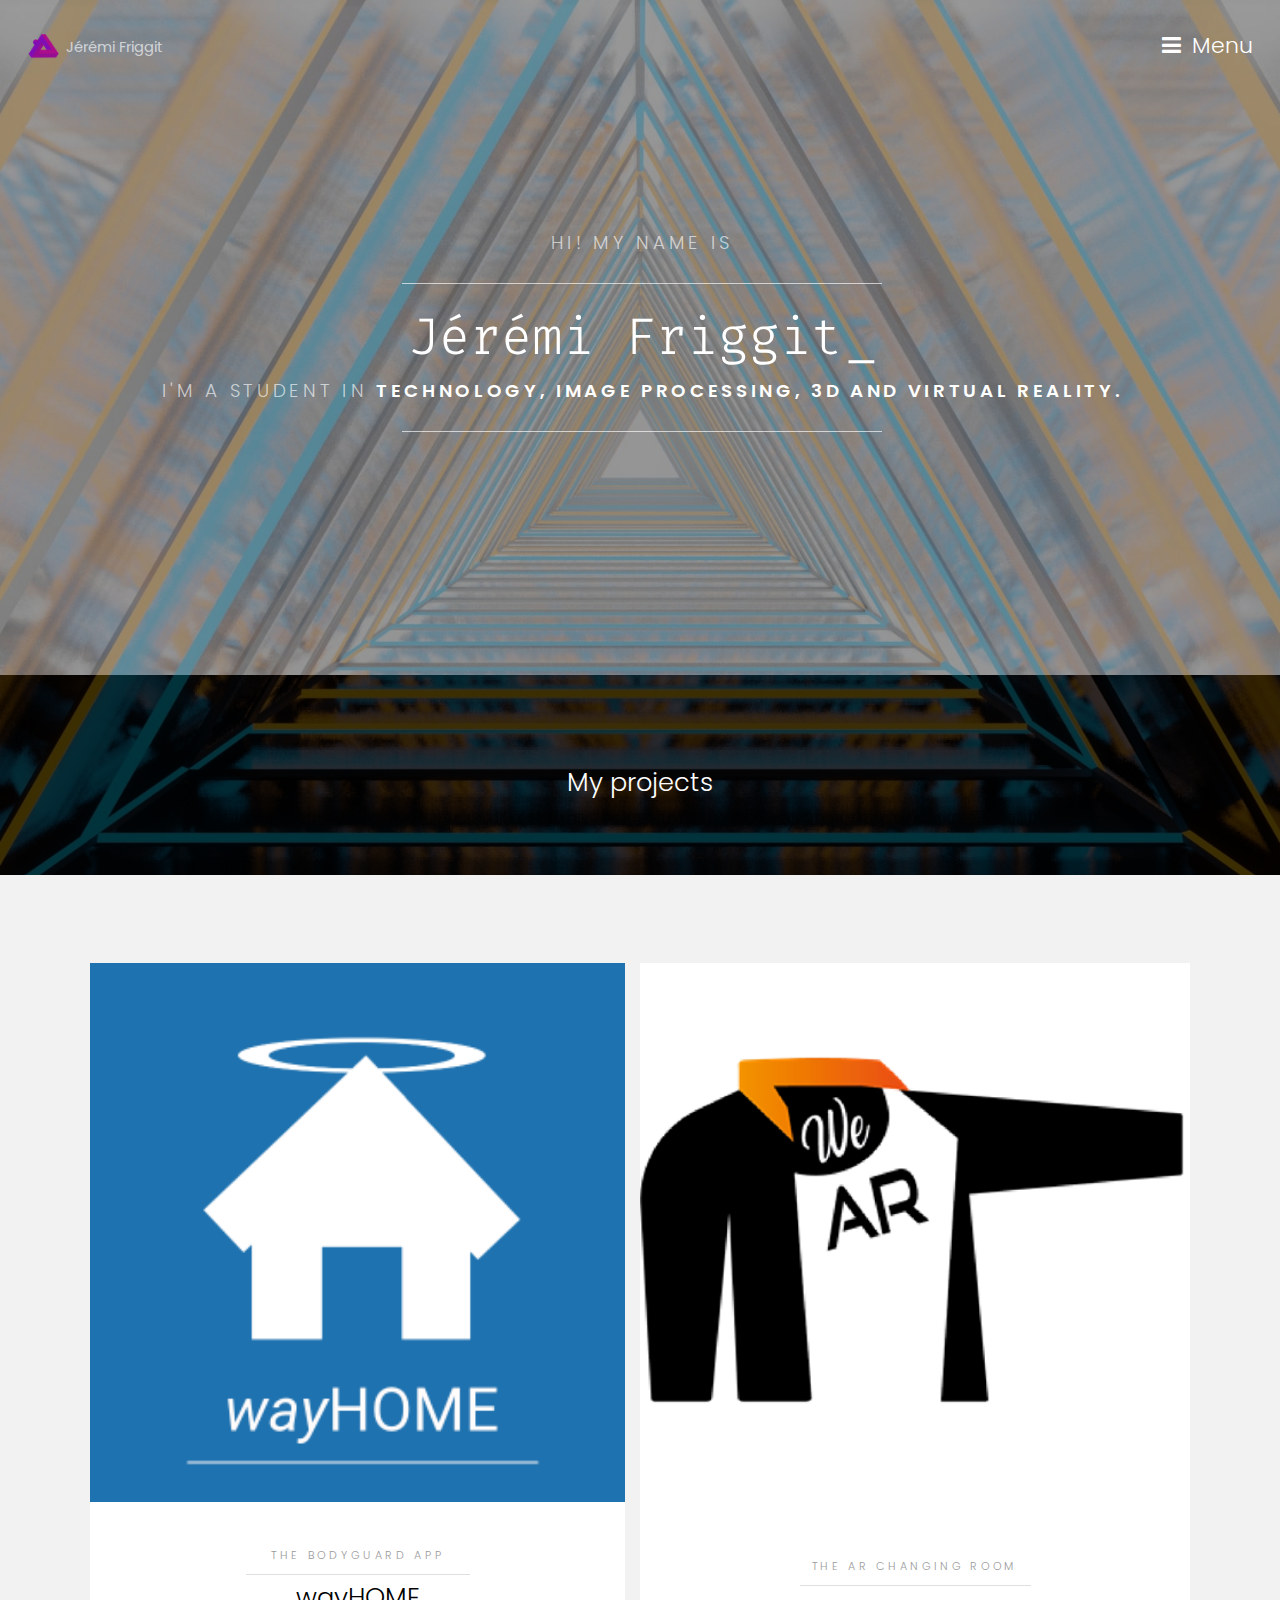
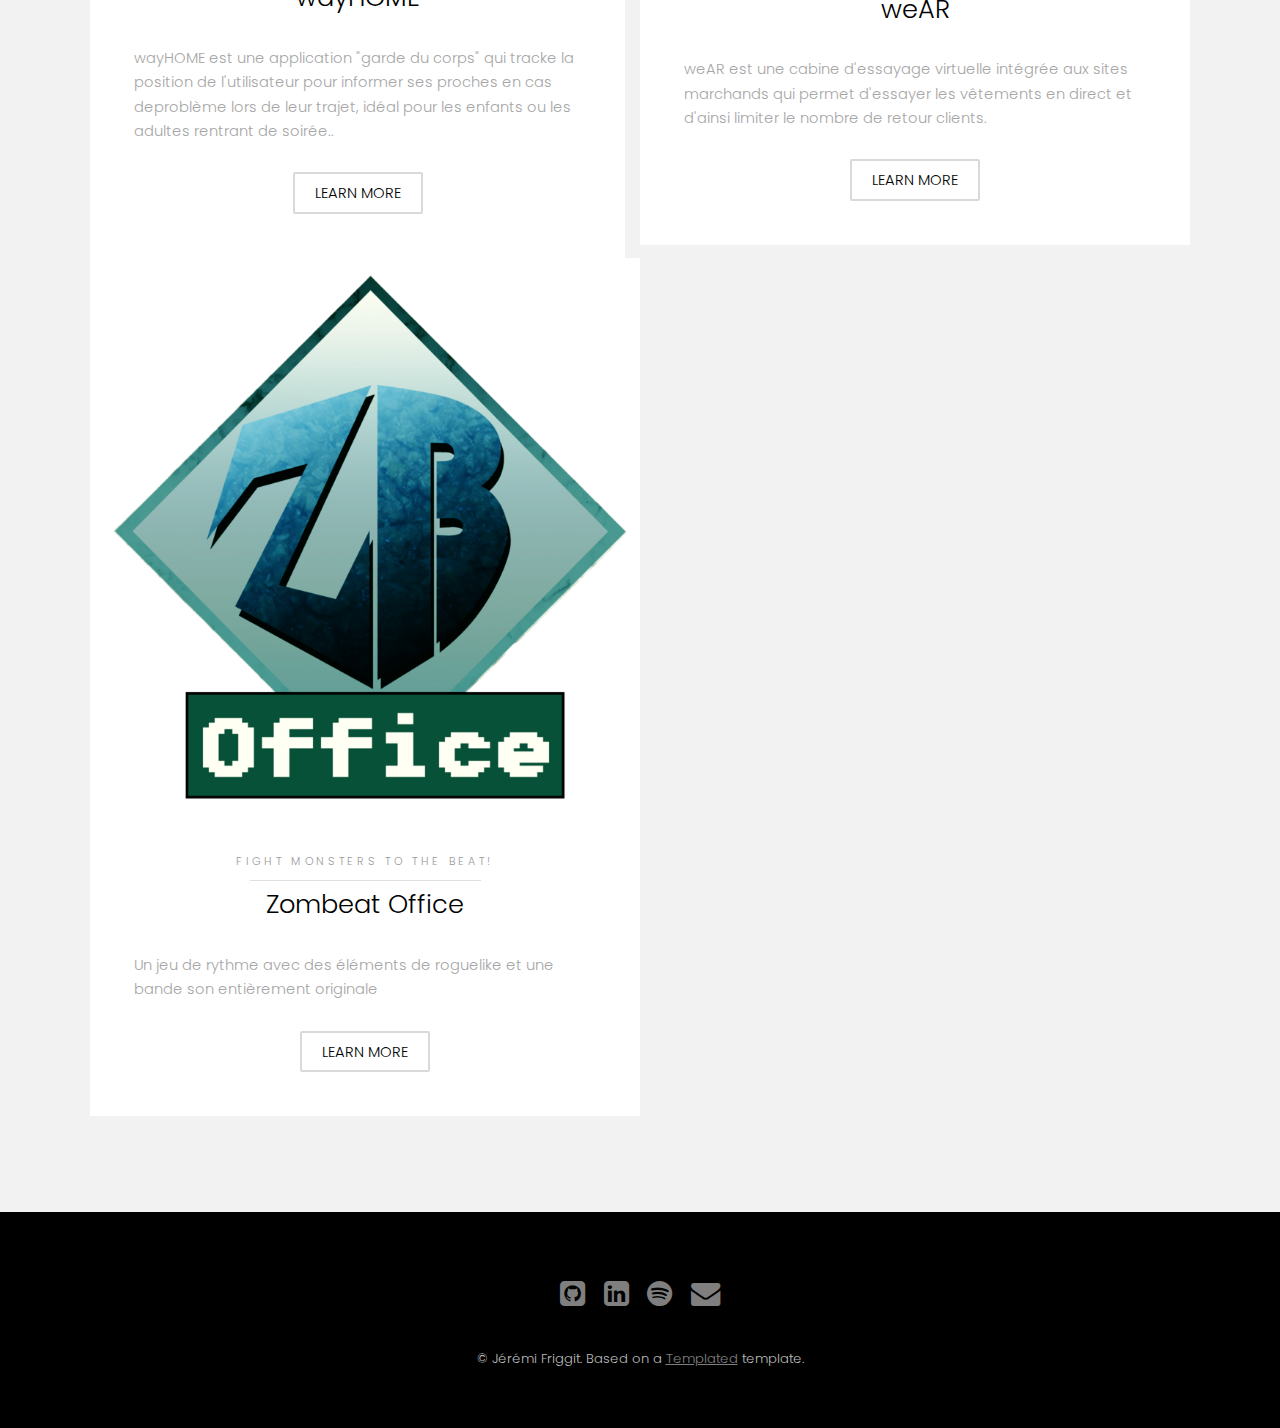
==== src/index.html @ 7223dae6 "Put everything into src" ====
<!DOCTYPE HTML>
<!--
	Jérémi Friggit - Portfolio
	Made by Jérémi Friggit (@jeremifk on twitter, @KorabFusian on GitHub) using Hielo by TEMPLATED
	templated.co @templatedco
	Released for free under the Creative Commons Attribution 3.0 license (templated.co/license)
-->
<html>
	<head>
		<title>Jérémi Friggit</title>
		<meta charset="utf-8" />
		<meta name="viewport" content="width=device-width, initial-scale=1" />
		<link rel="stylesheet" href="assets/css/main.css" />
	</head>
	<body>

		<!-- Header -->
			<header id="header" class="alt">
				<div class="logo"><a href="index.html"><img class="logo-img" src="images/logo.png"/><span class="onlyifbig">Jérémi Friggit</span></a></div>
				<a href="#menu">Menu</a>
			</header>

		<!-- Nav -->
			<nav id="menu">
				<ul class="links">
					<li><a href="index.html">Home</a></li>
					<li><a href="generic.html">Projects</a></li>
					<li><a href="elements.html">Visuals</a></li>
					<li><a href="about.html">About me</a></li>
				</ul>
			</nav>

		<!-- Banner -->
			<section class="banner full">
				<article>
					<img src="images/bannerbg.jpg" alt="" />
					<div class="inner">
						<header>
							<p>Hi! My name is</a></p>
							
								<h2 class="typewriter">Jérémi Friggit</h2>
								<h2 class="blinking">_</h2>
							<p>I'm a student in <b>technology, image processing, 3D and Virtual Reality.</b></p>
						</header>
					</div>
				</article>
			</section>

		<!-- Projects title -->
		<section id="two" class="wrapper style3">
			<div class="inner">
				<header class="align-center">
					<h2>My projects</h2>
				</header>
			</div>
		</section>

		<!-- Projects list -->
			<section id="projects" class="wrapper style2">
				<div class="inner">
					<div class="grid-style">
							<div class="project">
								<div class="box">
									<div class="image fit">
										<img src="images/wayhome.svg" alt="" />
									</div>
									<div class="content">
										<header class="align-center">
											<p>The bodyguard app</p>
											<h2>wayHOME</h2>
										</header>
										<p> wayHOME est une application "garde du corps" qui tracke la position de l'utilisateur pour informer ses proches en cas deproblème lors de leur trajet, idéal pour les enfants ou les adultes rentrant de soirée..</p>
										<footer class="align-center">
											<a href="#" class="button alt">Learn More</a>
										</footer>
									</div>
								</div>
							</div>

							<div class="project">
								<div class="box">
									<div class="image fit">
										<img src="images/weAR.svg" alt="" />
									</div>
									<div class="content">
										<header class="align-center">
											<p>The AR changing room</p>
											<h2>weAR</h2>
										</header>
										<p> weAR est une cabine d'essayage virtuelle intégrée aux sites marchands qui permet d'essayer les vêtements en direct et d'ainsi limiter le nombre de retour clients.</p>
										<footer class="align-center">
											<a href="#" class="button alt">Learn More</a>
										</footer>
									</div>
								</div>
							</div>

							<div class="project">
								<div class="box">
									<div class="image fit">
										<img src="images/ZBOffice.svg" alt="" />
									</div>
									<div class="content">
										<header class="align-center">
											<p>Fight monsters to the beat!</p>
											<h2>Zombeat Office</h2>
										</header>
										<p> Un jeu de rythme avec des éléments de roguelike et une bande son entièrement originale</p>
										<footer class="align-center">
											<a href="#" class="button alt">Learn More</a>
										</footer>
									</div>
								</div>
							</div>
					</div>
				</div>
			</section>


		<!-- Footer -->
			<footer id="footer">
				<div class="container">
					<ul class="icons">
						<li><a href="http://github.com/KorabFusian" class="icon fa-github-square"><span class="label">Twitter</span></a></li>
						<li><a href="http://linkedin.com/in/jeremi-friggit" class="icon fa-linkedin-square"><span class="label">Facebook</span></a></li>
						<li><a href="https://open.spotify.com/artist/3dlAdpP912xJpmUv5DoKzc" class="icon fa-spotify"><span class="label">Instagram</span></a></li>
						<li><a href="mailto:jeremifk@gmail.com" class="icon fa-envelope"><span class="label">Email</span></a></li>
					</ul>
				</div>
				<div class="copyright">
					&copy; Jérémi Friggit. Based on a <a href="http://templated.co">Templated</a> template.
				</div>
			</footer>

		<!-- Scripts -->
			<script src="assets/js/jquery.min.js"></script>
			<script src="assets/js/jquery.scrollex.min.js"></script>
			<script src="assets/js/skel.min.js"></script>
			<script src="assets/js/util.js"></script>
			<script src="assets/js/main.js"></script>

	</body>
</html>
---- src/assets/css/main.css ----
@charset "UTF-8";
@import url(font-awesome.min.css);
@import url("https://fonts.googleapis.com/css?family=Poppins:300,400,500,600,700");

/*
	Hielo by TEMPLATED
	templated.co @templatedco
	Released for free under the Creative Commons Attribution 3.0 license (templated.co/license)
*/

/* Reset */

	html, body, div, span, applet, object, iframe, h1, h2, h3, h4, h5, h6, p, blockquote, pre, a, abbr, acronym, address, big, cite, code, del, dfn, em, img, ins, kbd, q, s, samp, small, strike, strong, sub, sup, tt, var, b, u, i, center, dl, dt, dd, ol, ul, li, fieldset, form, label, legend, table, caption, tbody, tfoot, thead, tr, th, td, article, aside, canvas, details, embed, figure, figcaption, footer, header, hgroup, menu, nav, output, ruby, section, summary, time, mark, audio, video {
		margin: 0;
		padding: 0;
		border: 0;
		font-size: 100%;
		font: inherit;
		vertical-align: baseline;
	}

	@font-face {
		font-family: "Fira Code";
		src: url('../fonts/FiraCode-VariableFont_wght.ttf');
	}

	article, aside, details, figcaption, figure, footer, header, hgroup, menu, nav, section {
		display: block;
	}

	body {
		line-height: 1;
	}

	ol, ul {
		list-style: none;
	}

	blockquote, q {
		quotes: none;
	}

	blockquote:before, blockquote:after, q:before, q:after {
		content: '';
		content: none;
	}

	table {
		border-collapse: collapse;
		border-spacing: 0;
	}

	body {
		-webkit-text-size-adjust: none;
	}

/* Box Model */

	*, *:before, *:after {
		-moz-box-sizing: border-box;
		-webkit-box-sizing: border-box;
		box-sizing: border-box;
	}

/* Containers */

	.container {
		margin-left: auto;
		margin-right: auto;
	}

	.container.\31 25\25 {
		width: 100%;
		max-width: 100rem;
		min-width: 80rem;
	}

	.container.\37 5\25 {
		width: 60rem;
	}

	.container.\35 0\25 {
		width: 40rem;
	}

	.container.\32 5\25 {
		width: 20rem;
	}

	.container {
		width: 80rem;
	}

	@media screen and (max-width: 1680px) {

		.container.\31 25\25 {
			width: 100%;
			max-width: 100rem;
			min-width: 80rem;
		}

		.container.\37 5\25 {
			width: 60rem;
		}

		.container.\35 0\25 {
			width: 40rem;
		}

		.container.\32 5\25 {
			width: 20rem;
		}

		.container {
			width: 80rem;
		}

	}

	@media screen and (max-width: 1280px) {

		.container.\31 25\25 {
			width: 100%;
			max-width: 81.25rem;
			min-width: 65rem;
		}

		.container.\37 5\25 {
			width: 48.75rem;
		}

		.container.\35 0\25 {
			width: 32.5rem;
		}

		.container.\32 5\25 {
			width: 16.25rem;
		}

		.container {
			width: 65rem;
		}

	}

	@media screen and (max-width: 980px) {

		.container.\31 25\25 {
			width: 100%;
			max-width: 112.5%;
			min-width: 90%;
		}

		.container.\37 5\25 {
			width: 67.5%;
		}

		.container.\35 0\25 {
			width: 45%;
		}

		.container.\32 5\25 {
			width: 22.5%;
		}

		.container {
			width: 90%;
		}

	}

	@media screen and (max-width: 736px) {

		.container.\31 25\25 {
			width: 100%;
			max-width: 112.5%;
			min-width: 90%;
		}

		.container.\37 5\25 {
			width: 67.5%;
		}

		.container.\35 0\25 {
			width: 45%;
		}

		.container.\32 5\25 {
			width: 22.5%;
		}

		.container {
			width: 90% !important;
		}

	}

	@media screen and (max-width: 480px) {

		.container.\31 25\25 {
			width: 100%;
			max-width: 112.5%;
			min-width: 90%;
		}

		.container.\37 5\25 {
			width: 67.5%;
		}

		.container.\35 0\25 {
			width: 45%;
		}

		.container.\32 5\25 {
			width: 22.5%;
		}

		.container {
			width: 90% !important;
		}

	}

/* Grid */

	.row {
		border-bottom: solid 1px transparent;
		-moz-box-sizing: border-box;
		-webkit-box-sizing: border-box;
		box-sizing: border-box;
	}

	.row > * {
		float: left;
		-moz-box-sizing: border-box;
		-webkit-box-sizing: border-box;
		box-sizing: border-box;
	}

	.row:after, .row:before {
		content: '';
		display: block;
		clear: both;
		height: 0;
	}

	.row.uniform > * > :first-child {
		margin-top: 0;
	}

	.row.uniform > * > :last-child {
		margin-bottom: 0;
	}

	.row.\30 \25 > * {
		padding: 0 0 0 0rem;
	}

	.row.\30 \25 {
		margin: 0 0 -1px 0rem;
	}

	.row.uniform.\30 \25 > * {
		padding: 0rem 0 0 0rem;
	}

	.row.uniform.\30 \25 {
		margin: 0rem 0 -1px 0rem;
	}

	.row > * {
		padding: 0 0 0 2rem;
	}

	.row {
		margin: 0 0 -1px -2rem;
	}

	.row.uniform > * {
		padding: 2rem 0 0 2rem;
	}

	.row.uniform {
		margin: -2rem 0 -1px -2rem;
	}

	.row.\32 00\25 > * {
		padding: 0 0 0 4rem;
	}

	.row.\32 00\25 {
		margin: 0 0 -1px -4rem;
	}

	.row.uniform.\32 00\25 > * {
		padding: 4rem 0 0 4rem;
	}

	.row.uniform.\32 00\25 {
		margin: -4rem 0 -1px -4rem;
	}

	.row.\31 50\25 > * {
		padding: 0 0 0 3rem;
	}

	.row.\31 50\25 {
		margin: 0 0 -1px -3rem;
	}

	.row.uniform.\31 50\25 > * {
		padding: 3rem 0 0 3rem;
	}

	.row.uniform.\31 50\25 {
		margin: -3rem 0 -1px -3rem;
	}

	.row.\35 0\25 > * {
		padding: 0 0 0 1rem;
	}

	.row.\35 0\25 {
		margin: 0 0 -1px -1rem;
	}

	.row.uniform.\35 0\25 > * {
		padding: 1rem 0 0 1rem;
	}

	.row.uniform.\35 0\25 {
		margin: -1rem 0 -1px -1rem;
	}

	.row.\32 5\25 > * {
		padding: 0 0 0 0.5rem;
	}

	.row.\32 5\25 {
		margin: 0 0 -1px -0.5rem;
	}

	.row.uniform.\32 5\25 > * {
		padding: 0.5rem 0 0 0.5rem;
	}

	.row.uniform.\32 5\25 {
		margin: -0.5rem 0 -1px -0.5rem;
	}

	.\31 2u, .\31 2u\24 {
		width: 100%;
		clear: none;
		margin-left: 0;
	}

	.\31 1u, .\31 1u\24 {
		width: 91.6666666667%;
		clear: none;
		margin-left: 0;
	}

	.\31 0u, .\31 0u\24 {
		width: 83.3333333333%;
		clear: none;
		margin-left: 0;
	}

	.\39 u, .\39 u\24 {
		width: 75%;
		clear: none;
		margin-left: 0;
	}

	.\38 u, .\38 u\24 {
		width: 66.6666666667%;
		clear: none;
		margin-left: 0;
	}

	.\37 u, .\37 u\24 {
		width: 58.3333333333%;
		clear: none;
		margin-left: 0;
	}

	.\36 u, .\36 u\24 {
		width: 50%;
		clear: none;
		margin-left: 0;
	}

	.\35 u, .\35 u\24 {
		width: 41.6666666667%;
		clear: none;
		margin-left: 0;
	}

	.\34 u, .\34 u\24 {
		width: 33.3333333333%;
		clear: none;
		margin-left: 0;
	}

	.\33 u, .\33 u\24 {
		width: 25%;
		clear: none;
		margin-left: 0;
	}

	.\32 u, .\32 u\24 {
		width: 16.6666666667%;
		clear: none;
		margin-left: 0;
	}

	.\31 u, .\31 u\24 {
		width: 8.3333333333%;
		clear: none;
		margin-left: 0;
	}

	.\31 2u\24 + *,
	.\31 1u\24 + *,
	.\31 0u\24 + *,
	.\39 u\24 + *,
	.\38 u\24 + *,
	.\37 u\24 + *,
	.\36 u\24 + *,
	.\35 u\24 + *,
	.\34 u\24 + *,
	.\33 u\24 + *,
	.\32 u\24 + *,
	.\31 u\24 + * {
		clear: left;
	}

	.\-11u {
		margin-left: 91.66667%;
	}

	.\-10u {
		margin-left: 83.33333%;
	}

	.\-9u {
		margin-left: 75%;
	}

	.\-8u {
		margin-left: 66.66667%;
	}

	.\-7u {
		margin-left: 58.33333%;
	}

	.\-6u {
		margin-left: 50%;
	}

	.\-5u {
		margin-left: 41.66667%;
	}

	.\-4u {
		margin-left: 33.33333%;
	}

	.\-3u {
		margin-left: 25%;
	}

	.\-2u {
		margin-left: 16.66667%;
	}

	.\-1u {
		margin-left: 8.33333%;
	}

	@media screen and (max-width: 1680px) {

		.row > * {
			padding: 0 0 0 2rem;
		}

		.row {
			margin: 0 0 -1px -2rem;
		}

		.row.uniform > * {
			padding: 2rem 0 0 2rem;
		}

		.row.uniform {
			margin: -2rem 0 -1px -2rem;
		}

		.row.\32 00\25 > * {
			padding: 0 0 0 4rem;
		}

		.row.\32 00\25 {
			margin: 0 0 -1px -4rem;
		}

		.row.uniform.\32 00\25 > * {
			padding: 4rem 0 0 4rem;
		}

		.row.uniform.\32 00\25 {
			margin: -4rem 0 -1px -4rem;
		}

		.row.\31 50\25 > * {
			padding: 0 0 0 3rem;
		}

		.row.\31 50\25 {
			margin: 0 0 -1px -3rem;
		}

		.row.uniform.\31 50\25 > * {
			padding: 3rem 0 0 3rem;
		}

		.row.uniform.\31 50\25 {
			margin: -3rem 0 -1px -3rem;
		}

		.row.\35 0\25 > * {
			padding: 0 0 0 1rem;
		}

		.row.\35 0\25 {
			margin: 0 0 -1px -1rem;
		}

		.row.uniform.\35 0\25 > * {
			padding: 1rem 0 0 1rem;
		}

		.row.uniform.\35 0\25 {
			margin: -1rem 0 -1px -1rem;
		}

		.row.\32 5\25 > * {
			padding: 0 0 0 0.5rem;
		}

		.row.\32 5\25 {
			margin: 0 0 -1px -0.5rem;
		}

		.row.uniform.\32 5\25 > * {
			padding: 0.5rem 0 0 0.5rem;
		}

		.row.uniform.\32 5\25 {
			margin: -0.5rem 0 -1px -0.5rem;
		}

		.\31 2u\28xlarge\29, .\31 2u\24\28xlarge\29 {
			width: 100%;
			clear: none;
			margin-left: 0;
		}

		.\31 1u\28xlarge\29, .\31 1u\24\28xlarge\29 {
			width: 91.6666666667%;
			clear: none;
			margin-left: 0;
		}

		.\31 0u\28xlarge\29, .\31 0u\24\28xlarge\29 {
			width: 83.3333333333%;
			clear: none;
			margin-left: 0;
		}

		.\39 u\28xlarge\29, .\39 u\24\28xlarge\29 {
			width: 75%;
			clear: none;
			margin-left: 0;
		}

		.\38 u\28xlarge\29, .\38 u\24\28xlarge\29 {
			width: 66.6666666667%;
			clear: none;
			margin-left: 0;
		}

		.\37 u\28xlarge\29, .\37 u\24\28xlarge\29 {
			width: 58.3333333333%;
			clear: none;
			margin-left: 0;
		}

		.\36 u\28xlarge\29, .\36 u\24\28xlarge\29 {
			width: 50%;
			clear: none;
			margin-left: 0;
		}

		.\35 u\28xlarge\29, .\35 u\24\28xlarge\29 {
			width: 41.6666666667%;
			clear: none;
			margin-left: 0;
		}

		.\34 u\28xlarge\29, .\34 u\24\28xlarge\29 {
			width: 33.3333333333%;
			clear: none;
			margin-left: 0;
		}

		.\33 u\28xlarge\29, .\33 u\24\28xlarge\29 {
			width: 25%;
			clear: none;
			margin-left: 0;
		}

		.\32 u\28xlarge\29, .\32 u\24\28xlarge\29 {
			width: 16.6666666667%;
			clear: none;
			margin-left: 0;
		}

		.\31 u\28xlarge\29, .\31 u\24\28xlarge\29 {
			width: 8.3333333333%;
			clear: none;
			margin-left: 0;
		}

		.\31 2u\24\28xlarge\29 + *,
		.\31 1u\24\28xlarge\29 + *,
		.\31 0u\24\28xlarge\29 + *,
		.\39 u\24\28xlarge\29 + *,
		.\38 u\24\28xlarge\29 + *,
		.\37 u\24\28xlarge\29 + *,
		.\36 u\24\28xlarge\29 + *,
		.\35 u\24\28xlarge\29 + *,
		.\34 u\24\28xlarge\29 + *,
		.\33 u\24\28xlarge\29 + *,
		.\32 u\24\28xlarge\29 + *,
		.\31 u\24\28xlarge\29 + * {
			clear: left;
		}

		.\-11u\28xlarge\29 {
			margin-left: 91.66667%;
		}

		.\-10u\28xlarge\29 {
			margin-left: 83.33333%;
		}

		.\-9u\28xlarge\29 {
			margin-left: 75%;
		}

		.\-8u\28xlarge\29 {
			margin-left: 66.66667%;
		}

		.\-7u\28xlarge\29 {
			margin-left: 58.33333%;
		}

		.\-6u\28xlarge\29 {
			margin-left: 50%;
		}

		.\-5u\28xlarge\29 {
			margin-left: 41.66667%;
		}

		.\-4u\28xlarge\29 {
			margin-left: 33.33333%;
		}

		.\-3u\28xlarge\29 {
			margin-left: 25%;
		}

		.\-2u\28xlarge\29 {
			margin-left: 16.66667%;
		}

		.\-1u\28xlarge\29 {
			margin-left: 8.33333%;
		}

	}

	@media screen and (max-width: 1280px) {

		.row > * {
			padding: 0 0 0 1.5rem;
		}

		.row {
			margin: 0 0 -1px -1.5rem;
		}

		.row.uniform > * {
			padding: 1.5rem 0 0 1.5rem;
		}

		.row.uniform {
			margin: -1.5rem 0 -1px -1.5rem;
		}

		.row.\32 00\25 > * {
			padding: 0 0 0 3rem;
		}

		.row.\32 00\25 {
			margin: 0 0 -1px -3rem;
		}

		.row.uniform.\32 00\25 > * {
			padding: 3rem 0 0 3rem;
		}

		.row.uniform.\32 00\25 {
			margin: -3rem 0 -1px -3rem;
		}

		.row.\31 50\25 > * {
			padding: 0 0 0 2.25rem;
		}

		.row.\31 50\25 {
			margin: 0 0 -1px -2.25rem;
		}

		.row.uniform.\31 50\25 > * {
			padding: 2.25rem 0 0 2.25rem;
		}

		.row.uniform.\31 50\25 {
			margin: -2.25rem 0 -1px -2.25rem;
		}

		.row.\35 0\25 > * {
			padding: 0 0 0 0.75rem;
		}

		.row.\35 0\25 {
			margin: 0 0 -1px -0.75rem;
		}

		.row.uniform.\35 0\25 > * {
			padding: 0.75rem 0 0 0.75rem;
		}

		.row.uniform.\35 0\25 {
			margin: -0.75rem 0 -1px -0.75rem;
		}

		.row.\32 5\25 > * {
			padding: 0 0 0 0.375rem;
		}

		.row.\32 5\25 {
			margin: 0 0 -1px -0.375rem;
		}

		.row.uniform.\32 5\25 > * {
			padding: 0.375rem 0 0 0.375rem;
		}

		.row.uniform.\32 5\25 {
			margin: -0.375rem 0 -1px -0.375rem;
		}

		.\31 2u\28large\29, .\31 2u\24\28large\29 {
			width: 100%;
			clear: none;
			margin-left: 0;
		}

		.\31 1u\28large\29, .\31 1u\24\28large\29 {
			width: 91.6666666667%;
			clear: none;
			margin-left: 0;
		}

		.\31 0u\28large\29, .\31 0u\24\28large\29 {
			width: 83.3333333333%;
			clear: none;
			margin-left: 0;
		}

		.\39 u\28large\29, .\39 u\24\28large\29 {
			width: 75%;
			clear: none;
			margin-left: 0;
		}

		.\38 u\28large\29, .\38 u\24\28large\29 {
			width: 66.6666666667%;
			clear: none;
			margin-left: 0;
		}

		.\37 u\28large\29, .\37 u\24\28large\29 {
			width: 58.3333333333%;
			clear: none;
			margin-left: 0;
		}

		.\36 u\28large\29, .\36 u\24\28large\29 {
			width: 50%;
			clear: none;
			margin-left: 0;
		}

		.\35 u\28large\29, .\35 u\24\28large\29 {
			width: 41.6666666667%;
			clear: none;
			margin-left: 0;
		}

		.\34 u\28large\29, .\34 u\24\28large\29 {
			width: 33.3333333333%;
			clear: none;
			margin-left: 0;
		}

		.\33 u\28large\29, .\33 u\24\28large\29 {
			width: 25%;
			clear: none;
			margin-left: 0;
		}

		.\32 u\28large\29, .\32 u\24\28large\29 {
			width: 16.6666666667%;
			clear: none;
			margin-left: 0;
		}

		.\31 u\28large\29, .\31 u\24\28large\29 {
			width: 8.3333333333%;
			clear: none;
			margin-left: 0;
		}

		.\31 2u\24\28large\29 + *,
		.\31 1u\24\28large\29 + *,
		.\31 0u\24\28large\29 + *,
		.\39 u\24\28large\29 + *,
		.\38 u\24\28large\29 + *,
		.\37 u\24\28large\29 + *,
		.\36 u\24\28large\29 + *,
		.\35 u\24\28large\29 + *,
		.\34 u\24\28large\29 + *,
		.\33 u\24\28large\29 + *,
		.\32 u\24\28large\29 + *,
		.\31 u\24\28large\29 + * {
			clear: left;
		}

		.\-11u\28large\29 {
			margin-left: 91.66667%;
		}

		.\-10u\28large\29 {
			margin-left: 83.33333%;
		}

		.\-9u\28large\29 {
			margin-left: 75%;
		}

		.\-8u\28large\29 {
			margin-left: 66.66667%;
		}

		.\-7u\28large\29 {
			margin-left: 58.33333%;
		}

		.\-6u\28large\29 {
			margin-left: 50%;
		}

		.\-5u\28large\29 {
			margin-left: 41.66667%;
		}

		.\-4u\28large\29 {
			margin-left: 33.33333%;
		}

		.\-3u\28large\29 {
			margin-left: 25%;
		}

		.\-2u\28large\29 {
			margin-left: 16.66667%;
		}

		.\-1u\28large\29 {
			margin-left: 8.33333%;
		}

	}

	@media screen and (max-width: 980px) {

		.row > * {
			padding: 0 0 0 1.5rem;
		}

		.row {
			margin: 0 0 -1px -1.5rem;
		}

		.row.uniform > * {
			padding: 1.5rem 0 0 1.5rem;
		}

		.row.uniform {
			margin: -1.5rem 0 -1px -1.5rem;
		}

		.row.\32 00\25 > * {
			padding: 0 0 0 3rem;
		}

		.row.\32 00\25 {
			margin: 0 0 -1px -3rem;
		}

		.row.uniform.\32 00\25 > * {
			padding: 3rem 0 0 3rem;
		}

		.row.uniform.\32 00\25 {
			margin: -3rem 0 -1px -3rem;
		}

		.row.\31 50\25 > * {
			padding: 0 0 0 2.25rem;
		}

		.row.\31 50\25 {
			margin: 0 0 -1px -2.25rem;
		}

		.row.uniform.\31 50\25 > * {
			padding: 2.25rem 0 0 2.25rem;
		}

		.row.uniform.\31 50\25 {
			margin: -2.25rem 0 -1px -2.25rem;
		}

		.row.\35 0\25 > * {
			padding: 0 0 0 0.75rem;
		}

		.row.\35 0\25 {
			margin: 0 0 -1px -0.75rem;
		}

		.row.uniform.\35 0\25 > * {
			padding: 0.75rem 0 0 0.75rem;
		}

		.row.uniform.\35 0\25 {
			margin: -0.75rem 0 -1px -0.75rem;
		}

		.row.\32 5\25 > * {
			padding: 0 0 0 0.375rem;
		}

		.row.\32 5\25 {
			margin: 0 0 -1px -0.375rem;
		}

		.row.uniform.\32 5\25 > * {
			padding: 0.375rem 0 0 0.375rem;
		}

		.row.uniform.\32 5\25 {
			margin: -0.375rem 0 -1px -0.375rem;
		}

		.\31 2u\28medium\29, .\31 2u\24\28medium\29 {
			width: 100%;
			clear: none;
			margin-left: 0;
		}

		.\31 1u\28medium\29, .\31 1u\24\28medium\29 {
			width: 91.6666666667%;
			clear: none;
			margin-left: 0;
		}

		.\31 0u\28medium\29, .\31 0u\24\28medium\29 {
			width: 83.3333333333%;
			clear: none;
			margin-left: 0;
		}

		.\39 u\28medium\29, .\39 u\24\28medium\29 {
			width: 75%;
			clear: none;
			margin-left: 0;
		}

		.\38 u\28medium\29, .\38 u\24\28medium\29 {
			width: 66.6666666667%;
			clear: none;
			margin-left: 0;
		}

		.\37 u\28medium\29, .\37 u\24\28medium\29 {
			width: 58.3333333333%;
			clear: none;
			margin-left: 0;
		}

		.\36 u\28medium\29, .\36 u\24\28medium\29 {
			width: 50%;
			clear: none;
			margin-left: 0;
		}

		.\35 u\28medium\29, .\35 u\24\28medium\29 {
			width: 41.6666666667%;
			clear: none;
			margin-left: 0;
		}

		.\34 u\28medium\29, .\34 u\24\28medium\29 {
			width: 33.3333333333%;
			clear: none;
			margin-left: 0;
		}

		.\33 u\28medium\29, .\33 u\24\28medium\29 {
			width: 25%;
			clear: none;
			margin-left: 0;
		}

		.\32 u\28medium\29, .\32 u\24\28medium\29 {
			width: 16.6666666667%;
			clear: none;
			margin-left: 0;
		}

		.\31 u\28medium\29, .\31 u\24\28medium\29 {
			width: 8.3333333333%;
			clear: none;
			margin-left: 0;
		}

		.\31 2u\24\28medium\29 + *,
		.\31 1u\24\28medium\29 + *,
		.\31 0u\24\28medium\29 + *,
		.\39 u\24\28medium\29 + *,
		.\38 u\24\28medium\29 + *,
		.\37 u\24\28medium\29 + *,
		.\36 u\24\28medium\29 + *,
		.\35 u\24\28medium\29 + *,
		.\34 u\24\28medium\29 + *,
		.\33 u\24\28medium\29 + *,
		.\32 u\24\28medium\29 + *,
		.\31 u\24\28medium\29 + * {
			clear: left;
		}

		.\-11u\28medium\29 {
			margin-left: 91.66667%;
		}

		.\-10u\28medium\29 {
			margin-left: 83.33333%;
		}

		.\-9u\28medium\29 {
			margin-left: 75%;
		}

		.\-8u\28medium\29 {
			margin-left: 66.66667%;
		}

		.\-7u\28medium\29 {
			margin-left: 58.33333%;
		}

		.\-6u\28medium\29 {
			margin-left: 50%;
		}

		.\-5u\28medium\29 {
			margin-left: 41.66667%;
		}

		.\-4u\28medium\29 {
			margin-left: 33.33333%;
		}

		.\-3u\28medium\29 {
			margin-left: 25%;
		}

		.\-2u\28medium\29 {
			margin-left: 16.66667%;
		}

		.\-1u\28medium\29 {
			margin-left: 8.33333%;
		}

	}

	@media screen and (max-width: 736px) {

		.row > * {
			padding: 0 0 0 1.25rem;
		}

		.row {
			margin: 0 0 -1px -1.25rem;
		}

		.row.uniform > * {
			padding: 1.25rem 0 0 1.25rem;
		}

		.row.uniform {
			margin: -1.25rem 0 -1px -1.25rem;
		}

		.row.\32 00\25 > * {
			padding: 0 0 0 2.5rem;
		}

		.row.\32 00\25 {
			margin: 0 0 -1px -2.5rem;
		}

		.row.uniform.\32 00\25 > * {
			padding: 2.5rem 0 0 2.5rem;
		}

		.row.uniform.\32 00\25 {
			margin: -2.5rem 0 -1px -2.5rem;
		}

		.row.\31 50\25 > * {
			padding: 0 0 0 1.875rem;
		}

		.row.\31 50\25 {
			margin: 0 0 -1px -1.875rem;
		}

		.row.uniform.\31 50\25 > * {
			padding: 1.875rem 0 0 1.875rem;
		}

		.row.uniform.\31 50\25 {
			margin: -1.875rem 0 -1px -1.875rem;
		}

		.row.\35 0\25 > * {
			padding: 0 0 0 0.625rem;
		}

		.row.\35 0\25 {
			margin: 0 0 -1px -0.625rem;
		}

		.row.uniform.\35 0\25 > * {
			padding: 0.625rem 0 0 0.625rem;
		}

		.row.uniform.\35 0\25 {
			margin: -0.625rem 0 -1px -0.625rem;
		}

		.row.\32 5\25 > * {
			padding: 0 0 0 0.3125rem;
		}

		.row.\32 5\25 {
			margin: 0 0 -1px -0.3125rem;
		}

		.row.uniform.\32 5\25 > * {
			padding: 0.3125rem 0 0 0.3125rem;
		}

		.row.uniform.\32 5\25 {
			margin: -0.3125rem 0 -1px -0.3125rem;
		}

		.\31 2u\28small\29, .\31 2u\24\28small\29 {
			width: 100%;
			clear: none;
			margin-left: 0;
		}

		.\31 1u\28small\29, .\31 1u\24\28small\29 {
			width: 91.6666666667%;
			clear: none;
			margin-left: 0;
		}

		.\31 0u\28small\29, .\31 0u\24\28small\29 {
			width: 83.3333333333%;
			clear: none;
			margin-left: 0;
		}

		.\39 u\28small\29, .\39 u\24\28small\29 {
			width: 75%;
			clear: none;
			margin-left: 0;
		}

		.\38 u\28small\29, .\38 u\24\28small\29 {
			width: 66.6666666667%;
			clear: none;
			margin-left: 0;
		}

		.\37 u\28small\29, .\37 u\24\28small\29 {
			width: 58.3333333333%;
			clear: none;
			margin-left: 0;
		}

		.\36 u\28small\29, .\36 u\24\28small\29 {
			width: 50%;
			clear: none;
			margin-left: 0;
		}

		.\35 u\28small\29, .\35 u\24\28small\29 {
			width: 41.6666666667%;
			clear: none;
			margin-left: 0;
		}

		.\34 u\28small\29, .\34 u\24\28small\29 {
			width: 33.3333333333%;
			clear: none;
			margin-left: 0;
		}

		.\33 u\28small\29, .\33 u\24\28small\29 {
			width: 25%;
			clear: none;
			margin-left: 0;
		}

		.\32 u\28small\29, .\32 u\24\28small\29 {
			width: 16.6666666667%;
			clear: none;
			margin-left: 0;
		}

		.\31 u\28small\29, .\31 u\24\28small\29 {
			width: 8.3333333333%;
			clear: none;
			margin-left: 0;
		}

		.\31 2u\24\28small\29 + *,
		.\31 1u\24\28small\29 + *,
		.\31 0u\24\28small\29 + *,
		.\39 u\24\28small\29 + *,
		.\38 u\24\28small\29 + *,
		.\37 u\24\28small\29 + *,
		.\36 u\24\28small\29 + *,
		.\35 u\24\28small\29 + *,
		.\34 u\24\28small\29 + *,
		.\33 u\24\28small\29 + *,
		.\32 u\24\28small\29 + *,
		.\31 u\24\28small\29 + * {
			clear: left;
		}

		.\-11u\28small\29 {
			margin-left: 91.66667%;
		}

		.\-10u\28small\29 {
			margin-left: 83.33333%;
		}

		.\-9u\28small\29 {
			margin-left: 75%;
		}

		.\-8u\28small\29 {
			margin-left: 66.66667%;
		}

		.\-7u\28small\29 {
			margin-left: 58.33333%;
		}

		.\-6u\28small\29 {
			margin-left: 50%;
		}

		.\-5u\28small\29 {
			margin-left: 41.66667%;
		}

		.\-4u\28small\29 {
			margin-left: 33.33333%;
		}

		.\-3u\28small\29 {
			margin-left: 25%;
		}

		.\-2u\28small\29 {
			margin-left: 16.66667%;
		}

		.\-1u\28small\29 {
			margin-left: 8.33333%;
		}

	}

	@media screen and (max-width: 480px) {

		.row > * {
			padding: 0 0 0 1.25rem;
		}

		.row {
			margin: 0 0 -1px -1.25rem;
		}

		.row.uniform > * {
			padding: 1.25rem 0 0 1.25rem;
		}

		.row.uniform {
			margin: -1.25rem 0 -1px -1.25rem;
		}

		.row.\32 00\25 > * {
			padding: 0 0 0 2.5rem;
		}

		.row.\32 00\25 {
			margin: 0 0 -1px -2.5rem;
		}

		.row.uniform.\32 00\25 > * {
			padding: 2.5rem 0 0 2.5rem;
		}

		.row.uniform.\32 00\25 {
			margin: -2.5rem 0 -1px -2.5rem;
		}

		.row.\31 50\25 > * {
			padding: 0 0 0 1.875rem;
		}

		.row.\31 50\25 {
			margin: 0 0 -1px -1.875rem;
		}

		.row.uniform.\31 50\25 > * {
			padding: 1.875rem 0 0 1.875rem;
		}

		.row.uniform.\31 50\25 {
			margin: -1.875rem 0 -1px -1.875rem;
		}

		.row.\35 0\25 > * {
			padding: 0 0 0 0.625rem;
		}

		.row.\35 0\25 {
			margin: 0 0 -1px -0.625rem;
		}

		.row.uniform.\35 0\25 > * {
			padding: 0.625rem 0 0 0.625rem;
		}

		.row.uniform.\35 0\25 {
			margin: -0.625rem 0 -1px -0.625rem;
		}

		.row.\32 5\25 > * {
			padding: 0 0 0 0.3125rem;
		}

		.row.\32 5\25 {
			margin: 0 0 -1px -0.3125rem;
		}

		.row.uniform.\32 5\25 > * {
			padding: 0.3125rem 0 0 0.3125rem;
		}

		.row.uniform.\32 5\25 {
			margin: -0.3125rem 0 -1px -0.3125rem;
		}

		.\31 2u\28xsmall\29, .\31 2u\24\28xsmall\29 {
			width: 100%;
			clear: none;
			margin-left: 0;
		}

		.\31 1u\28xsmall\29, .\31 1u\24\28xsmall\29 {
			width: 91.6666666667%;
			clear: none;
			margin-left: 0;
		}

		.\31 0u\28xsmall\29, .\31 0u\24\28xsmall\29 {
			width: 83.3333333333%;
			clear: none;
			margin-left: 0;
		}

		.\39 u\28xsmall\29, .\39 u\24\28xsmall\29 {
			width: 75%;
			clear: none;
			margin-left: 0;
		}

		.\38 u\28xsmall\29, .\38 u\24\28xsmall\29 {
			width: 66.6666666667%;
			clear: none;
			margin-left: 0;
		}

		.\37 u\28xsmall\29, .\37 u\24\28xsmall\29 {
			width: 58.3333333333%;
			clear: none;
			margin-left: 0;
		}

		.\36 u\28xsmall\29, .\36 u\24\28xsmall\29 {
			width: 50%;
			clear: none;
			margin-left: 0;
		}

		.\35 u\28xsmall\29, .\35 u\24\28xsmall\29 {
			width: 41.6666666667%;
			clear: none;
			margin-left: 0;
		}

		.\34 u\28xsmall\29, .\34 u\24\28xsmall\29 {
			width: 33.3333333333%;
			clear: none;
			margin-left: 0;
		}

		.\33 u\28xsmall\29, .\33 u\24\28xsmall\29 {
			width: 25%;
			clear: none;
			margin-left: 0;
		}

		.\32 u\28xsmall\29, .\32 u\24\28xsmall\29 {
			width: 16.6666666667%;
			clear: none;
			margin-left: 0;
		}

		.\31 u\28xsmall\29, .\31 u\24\28xsmall\29 {
			width: 8.3333333333%;
			clear: none;
			margin-left: 0;
		}

		.\31 2u\24\28xsmall\29 + *,
		.\31 1u\24\28xsmall\29 + *,
		.\31 0u\24\28xsmall\29 + *,
		.\39 u\24\28xsmall\29 + *,
		.\38 u\24\28xsmall\29 + *,
		.\37 u\24\28xsmall\29 + *,
		.\36 u\24\28xsmall\29 + *,
		.\35 u\24\28xsmall\29 + *,
		.\34 u\24\28xsmall\29 + *,
		.\33 u\24\28xsmall\29 + *,
		.\32 u\24\28xsmall\29 + *,
		.\31 u\24\28xsmall\29 + * {
			clear: left;
		}

		.\-11u\28xsmall\29 {
			margin-left: 91.66667%;
		}

		.\-10u\28xsmall\29 {
			margin-left: 83.33333%;
		}

		.\-9u\28xsmall\29 {
			margin-left: 75%;
		}

		.\-8u\28xsmall\29 {
			margin-left: 66.66667%;
		}

		.\-7u\28xsmall\29 {
			margin-left: 58.33333%;
		}

		.\-6u\28xsmall\29 {
			margin-left: 50%;
		}

		.\-5u\28xsmall\29 {
			margin-left: 41.66667%;
		}

		.\-4u\28xsmall\29 {
			margin-left: 33.33333%;
		}

		.\-3u\28xsmall\29 {
			margin-left: 25%;
		}

		.\-2u\28xsmall\29 {
			margin-left: 16.66667%;
		}

		.\-1u\28xsmall\29 {
			margin-left: 8.33333%;
		}

	}

/* Basic */

	@-ms-viewport {
		width: device-width;
	}

	body {
		-ms-overflow-style: scrollbar;
	}

	@media screen and (max-width: 480px) {

		html, body {
			min-width: 320px;
		}

	}

	body {
		background: #fff;
	}

		body.is-loading *, body.is-loading *:before, body.is-loading *:after {
			-moz-animation: none !important;
			-webkit-animation: none !important;
			-ms-animation: none !important;
			animation: none !important;
			-moz-transition: none !important;
			-webkit-transition: none !important;
			-ms-transition: none !important;
			transition: none !important;
		}

/* Type */

	html {
		font-size: 13pt;
	}

		@media screen and (max-width: 1680px) {

			html {
				font-size: 11pt;
			}

		}

		@media screen and (max-width: 1280px) {

			html {
				font-size: 11pt;
			}

		}

		@media screen and (max-width: 980px) {

			html {
				font-size: 12pt;
			}

		}

		@media screen and (max-width: 736px) {

			html {
				font-size: 12pt;
			}

		}

		@media screen and (max-width: 480px) {

			html {
				font-size: 12pt;
			}

		}

	body {
		background-color: #fff;
		color: #444;
	}

	body, input, select, textarea {
		font-family: "Poppins", sans-serif;
		font-weight: 300;
		font-size: 1rem;
		line-height: 1.65;
	}

	a {
		text-decoration: underline;
	}

		a:hover {
			text-decoration: none;
		}

	strong, b {
		font-weight: 600;
	}

	em, i {
		font-style: italic;
	}

	p {
		margin: 0 0 2rem 0;
	}

		p.special {
			text-transform: uppercase;
			font-size: .75rem;
			font-weight: 300;
			margin: 0 0 .5rem 0;
			padding: 0 0 1rem 0;
			letter-spacing: .25rem;
		}

			p.special:after {
				content: '';
				position: absolute;
				margin: auto;
				right: 0;
				bottom: 0;
				left: 0;
				width: 50%;
				height: 1px;
				background-color: rgba(0, 0, 0, 0.125);
			}

	h1, h2, h3, h4, h5, h6 {
		font-weight: 300;
		line-height: 1.5;
		margin: 0 0 1rem 0;
	}

		h1 a, h2 a, h3 a, h4 a, h5 a, h6 a {
			color: inherit;
			text-decoration: none;
		}

	h2 {
		font-size: 1.75rem;
	}

	h3 {
		font-size: 1.35rem;
	}

	h4 {
		font-size: 1.1rem;
	}

	h5 {
		font-size: 0.9rem;
	}

	h6 {
		font-size: 0.7rem;
	}

	sub {
		font-size: 0.8rem;
		position: relative;
		top: 0.5rem;
	}

	sup {
		font-size: 0.8rem;
		position: relative;
		top: -0.5rem;
	}

	blockquote {
		border-left: solid 4px;
		font-style: italic;
		margin: 0 0 2rem 0;
		padding: 0.5rem 0 0.5rem 2rem;
	}

	code {
		border-radius: 2px;
		border: solid 1px;
		font-family: "Courier New", monospace;
		font-size: 0.9rem;
		margin: 0 0.25rem;
		padding: 0.25rem 0.65rem;
	}

	pre {
		-webkit-overflow-scrolling: touch;
		font-family: "Courier New", monospace;
		font-size: 0.9rem;
		margin: 0 0 2rem 0;
	}

		pre code {
			display: block;
			line-height: 1.75;
			padding: 1rem 1.5rem;
			overflow-x: auto;
		}

	hr {
		border: 0;
		border-bottom: solid 1px;
		margin: 2rem 0;
	}

		hr.major {
			margin: 3rem 0;
		}

	.align-left {
		text-align: left;
	}

	.align-center {
		text-align: center;
	}

	.align-right {
		text-align: right;
	}

	input, select, textarea {
		color: #555;
	}

	a {
		color: #8a4680;
	}

	strong, b {
		color: #555;
	}

	h1, h2, h3, h4, h5, h6 {
		color: #555;
	}

	blockquote {
		border-left-color: rgba(144, 144, 144, 0.25);
	}

	code {
		background: rgba(144, 144, 144, 0.075);
		border-color: rgba(144, 144, 144, 0.25);
	}

	hr {
		border-bottom-color: rgba(144, 144, 144, 0.25);
	}

/* Box */

	.box {
		margin-bottom: 2rem;
		background: #FFF;
	}

		.box .image.fit {
			margin: 0;
			border-radius: 0;
		}

			.box .image.fit img {
				border-radius: 0;
			}

		.box header h2 {
			margin-bottom: 2rem;
		}

		.box header p {
			text-transform: uppercase;
			font-size: .75rem;
			font-weight: 300;
			margin: 0 0 .25rem 0;
			padding: 0 0 .75rem 0;
			letter-spacing: .25rem;
		}

			.box header p:after {
				content: '';
				position: absolute;
				margin: auto;
				right: 0;
				bottom: 0;
				left: 0;
				width: 50%;
				height: 1px;
				background-color: rgba(0, 0, 0, 0.125);
			}

		.box .content {
			padding: 3rem;
		}

		.box > :last-child,
		.box > :last-child > :last-child,
		.box > :last-child > :last-child > :last-child {
			margin-bottom: 0;
		}

		.box.alt {
			border: 0;
			border-radius: 0;
			padding: 0;
		}

		@media screen and (max-width: 736px) {

			.box .content {
				padding: 2rem;
			}

		}

	.box {
		border-color: rgba(144, 144, 144, 0.25);
	}

/* Button */

	input[type="submit"],
	input[type="reset"],
	input[type="button"],
	button,
	.button {
		-moz-appearance: none;
		-webkit-appearance: none;
		-ms-appearance: none;
		appearance: none;
		-moz-transition: background-color 0.2s ease-in-out, color 0.2s ease-in-out;
		-webkit-transition: background-color 0.2s ease-in-out, color 0.2s ease-in-out;
		-ms-transition: background-color 0.2s ease-in-out, color 0.2s ease-in-out;
		transition: background-color 0.2s ease-in-out, color 0.2s ease-in-out;
		border-radius: 2px;
		border: 0;
		cursor: pointer;
		display: inline-block;
		font-weight: 300;
		height: 2.85rem;
		line-height: 2.95rem;
		padding: 0 1.5rem;
		text-align: center;
		text-decoration: none;
		text-transform: uppercase;
		white-space: nowrap;
	}

		input[type="submit"].icon,
		input[type="reset"].icon,
		input[type="button"].icon,
		button.icon,
		.button.icon {
			padding-left: 1.35rem;
		}

			input[type="submit"].icon:before,
			input[type="reset"].icon:before,
			input[type="button"].icon:before,
			button.icon:before,
			.button.icon:before {
				margin-right: 0.5rem;
			}

		input[type="submit"].fit,
		input[type="reset"].fit,
		input[type="button"].fit,
		button.fit,
		.button.fit {
			display: block;
			margin: 0 0 1rem 0;
			width: 100%;
		}

		input[type="submit"].small,
		input[type="reset"].small,
		input[type="button"].small,
		button.small,
		.button.small {
			font-size: 0.8rem;
		}

		input[type="submit"].big,
		input[type="reset"].big,
		input[type="button"].big,
		button.big,
		.button.big {
			font-size: 1.35rem;
		}

		input[type="submit"].disabled, input[type="submit"]:disabled,
		input[type="reset"].disabled,
		input[type="reset"]:disabled,
		input[type="button"].disabled,
		input[type="button"]:disabled,
		button.disabled,
		button:disabled,
		.button.disabled,
		.button:disabled {
			-moz-pointer-events: none;
			-webkit-pointer-events: none;
			-ms-pointer-events: none;
			pointer-events: none;
			opacity: 0.25;
		}

		@media screen and (max-width: 480px) {

			input[type="submit"],
			input[type="reset"],
			input[type="button"],
			button,
			.button {
				padding: 0;
				width: 100%;
			}

		}

	input[type="submit"],
	input[type="reset"],
	input[type="button"],
	button,
	.button {
		background-color: #f2f2f2;
		color: #000 !important;
	}

		input[type="submit"]:hover,
		input[type="reset"]:hover,
		input[type="button"]:hover,
		button:hover,
		.button:hover {
			background-color: white;
		}

		input[type="submit"]:active,
		input[type="reset"]:active,
		input[type="button"]:active,
		button:active,
		.button:active {
			background-color: #e5e5e5;
		}

		input[type="submit"].alt,
		input[type="reset"].alt,
		input[type="button"].alt,
		button.alt,
		.button.alt {
			background-color: transparent;
			box-shadow: inset 0 0 0 2px rgba(144, 144, 144, 0.25);
			color: #555 !important;
		}

			input[type="submit"].alt:hover,
			input[type="reset"].alt:hover,
			input[type="button"].alt:hover,
			button.alt:hover,
			.button.alt:hover {
				background-color: rgba(144, 144, 144, 0.075);
			}

			input[type="submit"].alt:active,
			input[type="reset"].alt:active,
			input[type="button"].alt:active,
			button.alt:active,
			.button.alt:active {
				background-color: rgba(144, 144, 144, 0.2);
			}

			input[type="submit"].alt.icon:before,
			input[type="reset"].alt.icon:before,
			input[type="button"].alt.icon:before,
			button.alt.icon:before,
			.button.alt.icon:before {
				color: #bbb;
			}

		input[type="submit"].special,
		input[type="reset"].special,
		input[type="button"].special,
		button.special,
		.button.special {
			background-color: #8a4680;
			color: #ffffff !important;
		}

			input[type="submit"].special:hover,
			input[type="reset"].special:hover,
			input[type="button"].special:hover,
			button.special:hover,
			.button.special:hover {
				background-color: #9b4f90;
			}

			input[type="submit"].special:active,
			input[type="reset"].special:active,
			input[type="button"].special:active,
			button.special:active,
			.button.special:active {
				background-color: #793d70;
			}

/* Form */

	form {
		margin: 0 0 2rem 0;
	}

	label {
		display: block;
		font-size: 0.9rem;
		font-weight: 700;
		margin: 0 0 1rem 0;
	}

	input[type="text"],
	input[type="password"],
	input[type="email"],
	select,
	textarea {
		-moz-appearance: none;
		-webkit-appearance: none;
		-ms-appearance: none;
		appearance: none;
		border-radius: 2px;
		border: none;
		border: solid 1px;
		color: inherit;
		display: block;
		outline: 0;
		padding: 0 1rem;
		text-decoration: none;
		width: 100%;
	}

		input[type="text"]:invalid,
		input[type="password"]:invalid,
		input[type="email"]:invalid,
		select:invalid,
		textarea:invalid {
			box-shadow: none;
		}

	.select-wrapper {
		text-decoration: none;
		display: block;
		position: relative;
	}

		.select-wrapper:before {
			-moz-osx-font-smoothing: grayscale;
			-webkit-font-smoothing: antialiased;
			font-family: FontAwesome;
			font-style: normal;
			font-weight: normal;
			text-transform: none !important;
		}

		.select-wrapper:before {
			content: '\f078';
			display: block;
			height: 2.75rem;
			line-height: 2.75rem;
			pointer-events: none;
			position: absolute;
			right: 0;
			text-align: center;
			top: 0;
			width: 2.75rem;
		}

		.select-wrapper select::-ms-expand {
			display: none;
		}

	input[type="text"],
	input[type="password"],
	input[type="email"],
	select {
		height: 2.75rem;
	}

	textarea {
		padding: 0.75rem 1rem;
	}

	input[type="checkbox"],
	input[type="radio"] {
		-moz-appearance: none;
		-webkit-appearance: none;
		-ms-appearance: none;
		appearance: none;
		display: block;
		float: left;
		margin-right: -2rem;
		opacity: 0;
		width: 1rem;
		z-index: -1;
	}

		input[type="checkbox"] + label,
		input[type="radio"] + label {
			text-decoration: none;
			cursor: pointer;
			display: inline-block;
			font-size: 1rem;
			font-weight: 400;
			padding-left: 2.4rem;
			padding-right: 0.75rem;
			position: relative;
		}

			input[type="checkbox"] + label:before,
			input[type="radio"] + label:before {
				-moz-osx-font-smoothing: grayscale;
				-webkit-font-smoothing: antialiased;
				font-family: FontAwesome;
				font-style: normal;
				font-weight: normal;
				text-transform: none !important;
			}

			input[type="checkbox"] + label:before,
			input[type="radio"] + label:before {
				border-radius: 2px;
				border: solid 1px;
				content: '';
				display: inline-block;
				height: 1.65rem;
				left: 0;
				line-height: 1.58125rem;
				position: absolute;
				text-align: center;
				top: 0;
				width: 1.65rem;
			}

		input[type="checkbox"]:checked + label:before,
		input[type="radio"]:checked + label:before {
			content: '\f00c';
		}

	input[type="checkbox"] + label:before {
		border-radius: 2px;
	}

	input[type="radio"] + label:before {
		border-radius: 100%;
	}

	::-webkit-input-placeholder {
		opacity: 1.0;
	}

	:-moz-placeholder {
		opacity: 1.0;
	}

	::-moz-placeholder {
		opacity: 1.0;
	}

	:-ms-input-placeholder {
		opacity: 1.0;
	}

	.formerize-placeholder {
		opacity: 1.0;
	}

	label {
		color: #555;
	}

	input[type="text"],
	input[type="password"],
	input[type="email"],
	select,
	textarea {
		background: rgba(144, 144, 144, 0.075);
		border-color: rgba(144, 144, 144, 0.25);
	}

		input[type="text"]:focus,
		input[type="password"]:focus,
		input[type="email"]:focus,
		select:focus,
		textarea:focus {
			border-color: #8a4680;
			box-shadow: 0 0 0 1px #8a4680;
		}

	.select-wrapper:before {
		color: rgba(144, 144, 144, 0.25);
	}

	input[type="checkbox"] + label,
	input[type="radio"] + label {
		color: #444;
	}

		input[type="checkbox"] + label:before,
		input[type="radio"] + label:before {
			background: rgba(144, 144, 144, 0.075);
			border-color: rgba(144, 144, 144, 0.25);
		}

	input[type="checkbox"]:checked + label:before,
	input[type="radio"]:checked + label:before {
		background-color: #8a4680;
		border-color: #8a4680;
		color: #ffffff;
	}

	input[type="checkbox"]:focus + label:before,
	input[type="radio"]:focus + label:before {
		border-color: #8a4680;
		box-shadow: 0 0 0 1px #8a4680;
	}

	::-webkit-input-placeholder {
		color: #bbb !important;
	}

	:-moz-placeholder {
		color: #bbb !important;
	}

	::-moz-placeholder {
		color: #bbb !important;
	}

	:-ms-input-placeholder {
		color: #bbb !important;
	}

	.formerize-placeholder {
		color: #bbb !important;
	}

/* Icon */

	.icon {
		text-decoration: none;
		border-bottom: none;
		position: relative;
	}

		.icon:before {
			-moz-osx-font-smoothing: grayscale;
			-webkit-font-smoothing: antialiased;
			font-family: FontAwesome;
			font-style: normal;
			font-weight: normal;
			text-transform: none !important;
		}

		.icon > .label {
			display: none;
		}

/* Image */

	.image {
		border-radius: 2px;
		border: 0;
		display: inline-block;
		position: relative;
	}

		.image img {
			border-radius: 2px;
			display: block;
		}

		.image.left, .image.right {
			max-width: 40%;
		}

			.image.left img, .image.right img {
				width: 100%;
			}

		.image.left {
			float: left;
			margin: 0 1.5rem 1rem 0;
			top: 0.25rem;
		}

		.image.right {
			float: right;
			margin: 0 0 1rem 1.5rem;
			top: 0.25rem;
		}

		.image.fit {
			display: block;
			margin: 0 0 2rem 0;
			width: 100%;
		}

			.image.fit img {
				width: 100%;
			}

		.image.main {
			display: block;
			margin: 0 0 3rem 0;
			width: 100%;
		}

			.image.main img {
				width: 100%;
			}

/* List */

	ol {
		list-style: decimal;
		margin: 0 0 2rem 0;
		padding-left: 1.25rem;
	}

		ol li {
			padding-left: 0.25rem;
		}

	ul {
		list-style: disc;
		margin: 0 0 2rem 0;
		padding-left: 1rem;
	}

		ul li {
			padding-left: 0.5rem;
		}

		ul.alt {
			list-style: none;
			padding-left: 0;
		}

			ul.alt li {
				border-top: solid 1px;
				padding: 0.5rem 0;
			}

				ul.alt li:first-child {
					border-top: 0;
					padding-top: 0;
				}

		ul.icons {
			cursor: default;
			list-style: none;
			padding-left: 0;
		}

			ul.icons li {
				display: inline-block;
				padding: 0 1rem 0 0;
			}

				ul.icons li:last-child {
					padding-right: 0;
				}

				ul.icons li .icon:before {
					font-size: 2rem;
				}

		ul.actions {
			cursor: default;
			list-style: none;
			padding-left: 0;
		}

			ul.actions li {
				display: inline-block;
				padding: 0 1rem 0 0;
				vertical-align: middle;
			}

				ul.actions li:last-child {
					padding-right: 0;
				}

			ul.actions.small li {
				padding: 0 0.5rem 0 0;
			}

			ul.actions.vertical li {
				display: block;
				padding: 1rem 0 0 0;
			}

				ul.actions.vertical li:first-child {
					padding-top: 0;
				}

				ul.actions.vertical li > * {
					margin-bottom: 0;
				}

			ul.actions.vertical.small li {
				padding: 0.5rem 0 0 0;
			}

				ul.actions.vertical.small li:first-child {
					padding-top: 0;
				}

			ul.actions.fit {
				display: table;
				margin-left: -1rem;
				padding: 0;
				table-layout: fixed;
				width: calc(100% + 1rem);
			}

				ul.actions.fit li {
					display: table-cell;
					padding: 0 0 0 1rem;
				}

					ul.actions.fit li > * {
						margin-bottom: 0;
					}

				ul.actions.fit.small {
					margin-left: -0.5rem;
					width: calc(100% + 0.5rem);
				}

					ul.actions.fit.small li {
						padding: 0 0 0 0.5rem;
					}

			@media screen and (max-width: 480px) {

				ul.actions {
					margin: 0 0 2rem 0;
				}

					ul.actions li {
						padding: 1rem 0 0 0;
						display: block;
						text-align: center;
						width: 100%;
					}

						ul.actions li:first-child {
							padding-top: 0;
						}

						ul.actions li > * {
							width: 100%;
							margin: 0 !important;
						}

							ul.actions li > *.icon:before {
								margin-left: -2rem;
							}

					ul.actions.small li {
						padding: 0.5rem 0 0 0;
					}

						ul.actions.small li:first-child {
							padding-top: 0;
						}

			}

	dl {
		margin: 0 0 2rem 0;
	}

		dl dt {
			display: block;
			font-weight: 700;
			margin: 0 0 1rem 0;
		}

		dl dd {
			margin-left: 2rem;
		}

	ul.alt li {
		border-top-color: rgba(144, 144, 144, 0.25);
	}

/* Section/Article */

	section.special, article.special {
		text-align: center;
	}

	header p {
		position: relative;
		margin: 0 0 1.5rem 0;
	}

	header h2 + p {
		font-size: 1.25rem;
		margin-top: -1rem;
	}

	header h3 + p {
		font-size: 1.1rem;
		margin-top: -0.8rem;
	}

	header h4 + p,
	header h5 + p,
	header h6 + p {
		font-size: 0.9rem;
		margin-top: -0.6rem;
	}

	header p {
		color: #bbb;
	}

/* Table */

	.table-wrapper {
		-webkit-overflow-scrolling: touch;
		overflow-x: auto;
	}

	table {
		margin: 0 0 2rem 0;
		width: 100%;
	}

		table tbody tr {
			border: solid 1px;
			border-left: 0;
			border-right: 0;
		}

		table td {
			padding: 0.75rem 0.75rem;
		}

		table th {
			font-size: 0.9rem;
			font-weight: 700;
			padding: 0 0.75rem 0.75rem 0.75rem;
			text-align: left;
		}

		table thead {
			border-bottom: solid 2px;
		}

		table tfoot {
			border-top: solid 2px;
		}

		table.alt {
			border-collapse: separate;
		}

			table.alt tbody tr td {
				border: solid 1px;
				border-left-width: 0;
				border-top-width: 0;
			}

				table.alt tbody tr td:first-child {
					border-left-width: 1px;
				}

			table.alt tbody tr:first-child td {
				border-top-width: 1px;
			}

			table.alt thead {
				border-bottom: 0;
			}

			table.alt tfoot {
				border-top: 0;
			}

	table tbody tr {
		border-color: rgba(144, 144, 144, 0.25);
	}

		table tbody tr:nth-child(2n + 1) {
			background-color: rgba(144, 144, 144, 0.075);
		}

	table th {
		color: #555;
	}

	table thead {
		border-bottom-color: rgba(144, 144, 144, 0.25);
	}

	table tfoot {
		border-top-color: rgba(144, 144, 144, 0.25);
	}

	table.alt tbody tr td {
		border-color: rgba(144, 144, 144, 0.25);
	}

/* Wrapper */

	.wrapper {
		padding: 6rem 0 4rem 0 ;
		position: relative;
		margin: 0;
	}

		.wrapper > .inner {
			margin: 0 auto;
			width: 80rem;
		}

		.wrapper.style1 {
			background-color: #8a4680;
			color: #e2d1df;
		}

			.wrapper.style1 input, .wrapper.style1 select, .wrapper.style1 textarea {
				color: #ffffff;
			}

			.wrapper.style1 a {
				color: #ffffff;
			}

			.wrapper.style1 strong, .wrapper.style1 b {
				color: #ffffff;
			}

			.wrapper.style1 h1, .wrapper.style1 h2, .wrapper.style1 h3, .wrapper.style1 h4, .wrapper.style1 h5, .wrapper.style1 h6 {
				color: #ffffff;
			}

			.wrapper.style1 blockquote {
				border-left-color: rgba(255, 255, 255, 0.25);
			}

			.wrapper.style1 code {
				background: rgba(255, 255, 255, 0.075);
				border-color: rgba(255, 255, 255, 0.25);
			}

			.wrapper.style1 hr {
				border-bottom-color: rgba(255, 255, 255, 0.25);
			}

			.wrapper.style1 .box {
				border-color: rgba(255, 255, 255, 0.25);
			}

			.wrapper.style1 input[type="submit"],
			.wrapper.style1 input[type="reset"],
			.wrapper.style1 input[type="button"],
			.wrapper.style1 button,
			.wrapper.style1 .button {
				background-color: #f2f2f2;
				color: #000 !important;
			}

				.wrapper.style1 input[type="submit"]:hover,
				.wrapper.style1 input[type="reset"]:hover,
				.wrapper.style1 input[type="button"]:hover,
				.wrapper.style1 button:hover,
				.wrapper.style1 .button:hover {
					background-color: white;
				}

				.wrapper.style1 input[type="submit"]:active,
				.wrapper.style1 input[type="reset"]:active,
				.wrapper.style1 input[type="button"]:active,
				.wrapper.style1 button:active,
				.wrapper.style1 .button:active {
					background-color: #e5e5e5;
				}

				.wrapper.style1 input[type="submit"].alt,
				.wrapper.style1 input[type="reset"].alt,
				.wrapper.style1 input[type="button"].alt,
				.wrapper.style1 button.alt,
				.wrapper.style1 .button.alt {
					background-color: transparent;
					box-shadow: inset 0 0 0 2px rgba(255, 255, 255, 0.25);
					color: #ffffff !important;
				}

					.wrapper.style1 input[type="submit"].alt:hover,
					.wrapper.style1 input[type="reset"].alt:hover,
					.wrapper.style1 input[type="button"].alt:hover,
					.wrapper.style1 button.alt:hover,
					.wrapper.style1 .button.alt:hover {
						background-color: rgba(255, 255, 255, 0.075);
					}

					.wrapper.style1 input[type="submit"].alt:active,
					.wrapper.style1 input[type="reset"].alt:active,
					.wrapper.style1 input[type="button"].alt:active,
					.wrapper.style1 button.alt:active,
					.wrapper.style1 .button.alt:active {
						background-color: rgba(255, 255, 255, 0.2);
					}

					.wrapper.style1 input[type="submit"].alt.icon:before,
					.wrapper.style1 input[type="reset"].alt.icon:before,
					.wrapper.style1 input[type="button"].alt.icon:before,
					.wrapper.style1 button.alt.icon:before,
					.wrapper.style1 .button.alt.icon:before {
						color: #d0b5cc;
					}

				.wrapper.style1 input[type="submit"].special,
				.wrapper.style1 input[type="reset"].special,
				.wrapper.style1 input[type="button"].special,
				.wrapper.style1 button.special,
				.wrapper.style1 .button.special {
					background-color: #ffffff;
					color: #8a4680 !important;
				}

			.wrapper.style1 label {
				color: #ffffff;
			}

			.wrapper.style1 input[type="text"],
			.wrapper.style1 input[type="password"],
			.wrapper.style1 input[type="email"],
			.wrapper.style1 select,
			.wrapper.style1 textarea {
				background: rgba(255, 255, 255, 0.075);
				border-color: rgba(255, 255, 255, 0.25);
			}

				.wrapper.style1 input[type="text"]:focus,
				.wrapper.style1 input[type="password"]:focus,
				.wrapper.style1 input[type="email"]:focus,
				.wrapper.style1 select:focus,
				.wrapper.style1 textarea:focus {
					border-color: #ffffff;
					box-shadow: 0 0 0 1px #ffffff;
				}

			.wrapper.style1 .select-wrapper:before {
				color: rgba(255, 255, 255, 0.25);
			}

			.wrapper.style1 input[type="checkbox"] + label,
			.wrapper.style1 input[type="radio"] + label {
				color: #e2d1df;
			}

				.wrapper.style1 input[type="checkbox"] + label:before,
				.wrapper.style1 input[type="radio"] + label:before {
					background: rgba(255, 255, 255, 0.075);
					border-color: rgba(255, 255, 255, 0.25);
				}

			.wrapper.style1 input[type="checkbox"]:checked + label:before,
			.wrapper.style1 input[type="radio"]:checked + label:before {
				background-color: #ffffff;
				border-color: #ffffff;
				color: #8a4680;
			}

			.wrapper.style1 input[type="checkbox"]:focus + label:before,
			.wrapper.style1 input[type="radio"]:focus + label:before {
				border-color: #ffffff;
				box-shadow: 0 0 0 1px #ffffff;
			}

			.wrapper.style1 ::-webkit-input-placeholder {
				color: #d0b5cc !important;
			}

			.wrapper.style1 :-moz-placeholder {
				color: #d0b5cc !important;
			}

			.wrapper.style1 ::-moz-placeholder {
				color: #d0b5cc !important;
			}

			.wrapper.style1 :-ms-input-placeholder {
				color: #d0b5cc !important;
			}

			.wrapper.style1 .formerize-placeholder {
				color: #d0b5cc !important;
			}

			.wrapper.style1 ul.alt li {
				border-top-color: rgba(255, 255, 255, 0.25);
			}

			.wrapper.style1 header p {
				color: #d0b5cc;
			}

			.wrapper.style1 table tbody tr {
				border-color: rgba(255, 255, 255, 0.25);
			}

				.wrapper.style1 table tbody tr:nth-child(2n + 1) {
					background-color: rgba(255, 255, 255, 0.075);
				}

			.wrapper.style1 table th {
				color: #ffffff;
			}

			.wrapper.style1 table thead {
				border-bottom-color: rgba(255, 255, 255, 0.25);
			}

			.wrapper.style1 table tfoot {
				border-top-color: rgba(255, 255, 255, 0.25);
			}

			.wrapper.style1 table.alt tbody tr td {
				border-color: rgba(255, 255, 255, 0.25);
			}

		.wrapper.style2 {
			background-color: #f2f2f2;
			color: #a6a6a6;
		}

			.wrapper.style2 input, .wrapper.style2 select, .wrapper.style2 textarea {
				color: #000;
			}

			.wrapper.style2 a {
				color: #8a4680;
			}

			.wrapper.style2 strong, .wrapper.style2 b {
				color: #000;
			}

			.wrapper.style2 h1, .wrapper.style2 h2, .wrapper.style2 h3, .wrapper.style2 h4, .wrapper.style2 h5, .wrapper.style2 h6 {
				color: #000;
			}

			.wrapper.style2 blockquote {
				border-left-color: rgba(0, 0, 0, 0.15);
			}

			.wrapper.style2 code {
				background: rgba(0, 0, 0, 0.075);
				border-color: rgba(0, 0, 0, 0.15);
			}

			.wrapper.style2 hr {
				border-bottom-color: rgba(0, 0, 0, 0.15);
			}

			.wrapper.style2 .box {
				border-color: rgba(0, 0, 0, 0.15);
			}

			.wrapper.style2 input[type="submit"],
			.wrapper.style2 input[type="reset"],
			.wrapper.style2 input[type="button"],
			.wrapper.style2 button,
			.wrapper.style2 .button {
				background-color: #000;
				color: #f2f2f2 !important;
			}

				.wrapper.style2 input[type="submit"].alt,
				.wrapper.style2 input[type="reset"].alt,
				.wrapper.style2 input[type="button"].alt,
				.wrapper.style2 button.alt,
				.wrapper.style2 .button.alt {
					background-color: transparent;
					box-shadow: inset 0 0 0 2px rgba(0, 0, 0, 0.15);
					color: #000 !important;
				}

					.wrapper.style2 input[type="submit"].alt:hover,
					.wrapper.style2 input[type="reset"].alt:hover,
					.wrapper.style2 input[type="button"].alt:hover,
					.wrapper.style2 button.alt:hover,
					.wrapper.style2 .button.alt:hover {
						background-color: rgba(0, 0, 0, 0.075);
					}

					.wrapper.style2 input[type="submit"].alt:active,
					.wrapper.style2 input[type="reset"].alt:active,
					.wrapper.style2 input[type="button"].alt:active,
					.wrapper.style2 button.alt:active,
					.wrapper.style2 .button.alt:active {
						background-color: rgba(0, 0, 0, 0.2);
					}

					.wrapper.style2 input[type="submit"].alt.icon:before,
					.wrapper.style2 input[type="reset"].alt.icon:before,
					.wrapper.style2 input[type="button"].alt.icon:before,
					.wrapper.style2 button.alt.icon:before,
					.wrapper.style2 .button.alt.icon:before {
						color: #999999;
					}

				.wrapper.style2 input[type="submit"].special,
				.wrapper.style2 input[type="reset"].special,
				.wrapper.style2 input[type="button"].special,
				.wrapper.style2 button.special,
				.wrapper.style2 .button.special {
					background-color: #8a4680;
					color: #ffffff !important;
				}

					.wrapper.style2 input[type="submit"].special:hover,
					.wrapper.style2 input[type="reset"].special:hover,
					.wrapper.style2 input[type="button"].special:hover,
					.wrapper.style2 button.special:hover,
					.wrapper.style2 .button.special:hover {
						background-color: #9b4f90;
					}

					.wrapper.style2 input[type="submit"].special:active,
					.wrapper.style2 input[type="reset"].special:active,
					.wrapper.style2 input[type="button"].special:active,
					.wrapper.style2 button.special:active,
					.wrapper.style2 .button.special:active {
						background-color: #793d70;
					}

			.wrapper.style2 label {
				color: #000;
			}

			.wrapper.style2 input[type="text"],
			.wrapper.style2 input[type="password"],
			.wrapper.style2 input[type="email"],
			.wrapper.style2 select,
			.wrapper.style2 textarea {
				background: rgba(0, 0, 0, 0.075);
				border-color: rgba(0, 0, 0, 0.15);
			}

				.wrapper.style2 input[type="text"]:focus,
				.wrapper.style2 input[type="password"]:focus,
				.wrapper.style2 input[type="email"]:focus,
				.wrapper.style2 select:focus,
				.wrapper.style2 textarea:focus {
					border-color: #8a4680;
					box-shadow: 0 0 0 1px #8a4680;
				}

			.wrapper.style2 .select-wrapper:before {
				color: rgba(0, 0, 0, 0.15);
			}

			.wrapper.style2 input[type="checkbox"] + label,
			.wrapper.style2 input[type="radio"] + label {
				color: #a6a6a6;
			}

				.wrapper.style2 input[type="checkbox"] + label:before,
				.wrapper.style2 input[type="radio"] + label:before {
					background: rgba(0, 0, 0, 0.075);
					border-color: rgba(0, 0, 0, 0.15);
				}

			.wrapper.style2 input[type="checkbox"]:checked + label:before,
			.wrapper.style2 input[type="radio"]:checked + label:before {
				background-color: #8a4680;
				border-color: #8a4680;
				color: #ffffff;
			}

			.wrapper.style2 input[type="checkbox"]:focus + label:before,
			.wrapper.style2 input[type="radio"]:focus + label:before {
				border-color: #8a4680;
				box-shadow: 0 0 0 1px #8a4680;
			}

			.wrapper.style2 ::-webkit-input-placeholder {
				color: #999999 !important;
			}

			.wrapper.style2 :-moz-placeholder {
				color: #999999 !important;
			}

			.wrapper.style2 ::-moz-placeholder {
				color: #999999 !important;
			}

			.wrapper.style2 :-ms-input-placeholder {
				color: #999999 !important;
			}

			.wrapper.style2 .formerize-placeholder {
				color: #999999 !important;
			}

			.wrapper.style2 ul.alt li {
				border-top-color: rgba(0, 0, 0, 0.15);
			}

			.wrapper.style2 header p {
				color: #999999;
			}

			.wrapper.style2 table tbody tr {
				border-color: rgba(0, 0, 0, 0.15);
			}

				.wrapper.style2 table tbody tr:nth-child(2n + 1) {
					background-color: rgba(0, 0, 0, 0.075);
				}

			.wrapper.style2 table th {
				color: #000;
			}

			.wrapper.style2 table thead {
				border-bottom-color: rgba(0, 0, 0, 0.15);
			}

			.wrapper.style2 table tfoot {
				border-top-color: rgba(0, 0, 0, 0.15);
			}

			.wrapper.style2 table.alt tbody tr td {
				border-color: rgba(0, 0, 0, 0.15);
			}

		.wrapper.style3 {
			background-color: #000;
			color: #bfbfbf;
			background-image: url(../../images/bg.jpg);
			background-size: cover;
			background-attachment: fixed;
			background-position: center;
			position: relative;
		}

			.wrapper.style3 input, .wrapper.style3 select, .wrapper.style3 textarea {
				color: #ffffff;
			}

			.wrapper.style3 a {
				color: #8a4680;
			}

			.wrapper.style3 strong, .wrapper.style3 b {
				color: #ffffff;
			}

			.wrapper.style3 h1, .wrapper.style3 h2, .wrapper.style3 h3, .wrapper.style3 h4, .wrapper.style3 h5, .wrapper.style3 h6 {
				color: #ffffff;
			}

			.wrapper.style3 blockquote {
				border-left-color: rgba(255, 255, 255, 0.25);
			}

			.wrapper.style3 code {
				background: rgba(255, 255, 255, 0.075);
				border-color: rgba(255, 255, 255, 0.25);
			}

			.wrapper.style3 hr {
				border-bottom-color: rgba(255, 255, 255, 0.25);
			}

			.wrapper.style3 .box {
				border-color: rgba(255, 255, 255, 0.25);
			}

			.wrapper.style3 input[type="submit"],
			.wrapper.style3 input[type="reset"],
			.wrapper.style3 input[type="button"],
			.wrapper.style3 button,
			.wrapper.style3 .button {
				background-color: #f2f2f2;
				color: #000 !important;
			}

				.wrapper.style3 input[type="submit"]:hover,
				.wrapper.style3 input[type="reset"]:hover,
				.wrapper.style3 input[type="button"]:hover,
				.wrapper.style3 button:hover,
				.wrapper.style3 .button:hover {
					background-color: white;
				}

				.wrapper.style3 input[type="submit"]:active,
				.wrapper.style3 input[type="reset"]:active,
				.wrapper.style3 input[type="button"]:active,
				.wrapper.style3 button:active,
				.wrapper.style3 .button:active {
					background-color: #e5e5e5;
				}

				.wrapper.style3 input[type="submit"].alt,
				.wrapper.style3 input[type="reset"].alt,
				.wrapper.style3 input[type="button"].alt,
				.wrapper.style3 button.alt,
				.wrapper.style3 .button.alt {
					background-color: transparent;
					box-shadow: inset 0 0 0 2px rgba(255, 255, 255, 0.25);
					color: #ffffff !important;
				}

					.wrapper.style3 input[type="submit"].alt:hover,
					.wrapper.style3 input[type="reset"].alt:hover,
					.wrapper.style3 input[type="button"].alt:hover,
					.wrapper.style3 button.alt:hover,
					.wrapper.style3 .button.alt:hover {
						background-color: rgba(255, 255, 255, 0.075);
					}

					.wrapper.style3 input[type="submit"].alt:active,
					.wrapper.style3 input[type="reset"].alt:active,
					.wrapper.style3 input[type="button"].alt:active,
					.wrapper.style3 button.alt:active,
					.wrapper.style3 .button.alt:active {
						background-color: rgba(255, 255, 255, 0.2);
					}

					.wrapper.style3 input[type="submit"].alt.icon:before,
					.wrapper.style3 input[type="reset"].alt.icon:before,
					.wrapper.style3 input[type="button"].alt.icon:before,
					.wrapper.style3 button.alt.icon:before,
					.wrapper.style3 .button.alt.icon:before {
						color: #999999;
					}

				.wrapper.style3 input[type="submit"].special,
				.wrapper.style3 input[type="reset"].special,
				.wrapper.style3 input[type="button"].special,
				.wrapper.style3 button.special,
				.wrapper.style3 .button.special {
					background-color: #8a4680;
					color: #ffffff !important;
				}

					.wrapper.style3 input[type="submit"].special:hover,
					.wrapper.style3 input[type="reset"].special:hover,
					.wrapper.style3 input[type="button"].special:hover,
					.wrapper.style3 button.special:hover,
					.wrapper.style3 .button.special:hover {
						background-color: #9b4f90;
					}

					.wrapper.style3 input[type="submit"].special:active,
					.wrapper.style3 input[type="reset"].special:active,
					.wrapper.style3 input[type="button"].special:active,
					.wrapper.style3 button.special:active,
					.wrapper.style3 .button.special:active {
						background-color: #793d70;
					}

			.wrapper.style3 label {
				color: #ffffff;
			}

			.wrapper.style3 input[type="text"],
			.wrapper.style3 input[type="password"],
			.wrapper.style3 input[type="email"],
			.wrapper.style3 select,
			.wrapper.style3 textarea {
				background: rgba(255, 255, 255, 0.075);
				border-color: rgba(255, 255, 255, 0.25);
			}

				.wrapper.style3 input[type="text"]:focus,
				.wrapper.style3 input[type="password"]:focus,
				.wrapper.style3 input[type="email"]:focus,
				.wrapper.style3 select:focus,
				.wrapper.style3 textarea:focus {
					border-color: #8a4680;
					box-shadow: 0 0 0 1px #8a4680;
				}

			.wrapper.style3 .select-wrapper:before {
				color: rgba(255, 255, 255, 0.25);
			}

			.wrapper.style3 input[type="checkbox"] + label,
			.wrapper.style3 input[type="radio"] + label {
				color: #bfbfbf;
			}

				.wrapper.style3 input[type="checkbox"] + label:before,
				.wrapper.style3 input[type="radio"] + label:before {
					background: rgba(255, 255, 255, 0.075);
					border-color: rgba(255, 255, 255, 0.25);
				}

			.wrapper.style3 input[type="checkbox"]:checked + label:before,
			.wrapper.style3 input[type="radio"]:checked + label:before {
				background-color: #8a4680;
				border-color: #8a4680;
				color: #ffffff;
			}

			.wrapper.style3 input[type="checkbox"]:focus + label:before,
			.wrapper.style3 input[type="radio"]:focus + label:before {
				border-color: #8a4680;
				box-shadow: 0 0 0 1px #8a4680;
			}

			.wrapper.style3 ::-webkit-input-placeholder {
				color: #999999 !important;
			}

			.wrapper.style3 :-moz-placeholder {
				color: #999999 !important;
			}

			.wrapper.style3 ::-moz-placeholder {
				color: #999999 !important;
			}

			.wrapper.style3 :-ms-input-placeholder {
				color: #999999 !important;
			}

			.wrapper.style3 .formerize-placeholder {
				color: #999999 !important;
			}

			.wrapper.style3 ul.alt li {
				border-top-color: rgba(255, 255, 255, 0.25);
			}

			.wrapper.style3 header p {
				color: #999999;
			}

			.wrapper.style3 table tbody tr {
				border-color: rgba(255, 255, 255, 0.25);
			}

				.wrapper.style3 table tbody tr:nth-child(2n + 1) {
					background-color: rgba(255, 255, 255, 0.075);
				}

			.wrapper.style3 table th {
				color: #ffffff;
			}

			.wrapper.style3 table thead {
				border-bottom-color: rgba(255, 255, 255, 0.25);
			}

			.wrapper.style3 table tfoot {
				border-top-color: rgba(255, 255, 255, 0.25);
			}

			.wrapper.style3 table.alt tbody tr td {
				border-color: rgba(255, 255, 255, 0.25);
			}

			.wrapper.style3 .inner {
				position: relative;
				z-index: 2;
			}

			.wrapper.style3 p {
				text-transform: uppercase;
				font-size: .75rem;
				font-weight: 300;
				margin: 0 0 .5rem 0;
				padding: 0 0 1rem 0;
				letter-spacing: .25rem;
			}

				.wrapper.style3 p:after {
					content: '';
					position: absolute;
					margin: auto;
					right: 0;
					bottom: 0;
					left: 0;
					width: 50%;
					height: 1px;
					background-color: rgba(255, 255, 255, 0.5);
				}

			.wrapper.style3:before {
				-moz-transition: opacity 3s ease;
				-webkit-transition: opacity 3s ease;
				-ms-transition: opacity 3s ease;
				transition: opacity 3s ease;
				-moz-transition-delay: 1.25s;
				-webkit-transition-delay: 1.25s;
				-ms-transition-delay: 1.25s;
				transition-delay: 1.25s;
				content: '';
				display: block;
				background-color: rgba(0, 0, 0, 0.95);
				height: 100%;
				left: 0;
				opacity: 0.75;
				position: absolute;
				top: 0;
				width: 100%;
				z-index: 1;
			}

		@media screen and (max-width: 1280px) {

			.wrapper > .inner {
				width: 75rem;
			}

		}

		@media screen and (max-width: 980px) {

			.wrapper > .inner {
				width: 90%;
			}

			.wrapper.style3 {
				background-attachment: scroll;
			}

		}

		@media screen and (max-width: 736px) {

			.wrapper {
				padding: 3rem 0 1rem 0 ;
			}

		}

/* Flexgrid */

	.grid-style {
		width: 100%;
		margin: 0 0 2.5rem 0;
		display: -moz-flex;
		display: -webkit-flex;
		display: -ms-flex;
		display: flex;
		-moz-flex-wrap: wrap;
		-webkit-flex-wrap: wrap;
		-ms-flex-wrap: wrap;
		flex-wrap: wrap;
		-moz-align-items: stretch;
		-webkit-align-items: stretch;
		-ms-align-items: stretch;
		align-items: stretch;
	}

		.grid-style > * {
			-moz-flex-shrink: 1;
			-webkit-flex-shrink: 1;
			-ms-flex-shrink: 1;
			flex-shrink: 1;
			-moz-flex-grow: 0;
			-webkit-flex-grow: 0;
			-ms-flex-grow: 0;
			flex-grow: 0;
		}

		.grid-style > * {
			width: 33%;
		}

		.grid-style > * {
			padding: 2rem;
			width: calc(33% + 2rem);
		}

		.grid-style > :nth-child(-n + 3) {
			padding-top: 0;
		}

		.grid-style > :nth-last-child(-n + 3) {
			padding-bottom: 0;
		}

		.grid-style > :nth-child(3n + 1) {
			padding-left: 0;
		}

		.grid-style > :nth-child(3n + 2) {
			padding-left: 0;
		}

		.grid-style > :nth-child(3n) {
			padding-right: 0;
		}

		.grid-style > :nth-child(2n + 1),
		.grid-style > :nth-child(2n) {
			width: calc(33% + 0rem);
		}

		.grid-style .box {
			margin: 0;
		}

		@media screen and (max-width: 1280px){
			.grid-style > * {
				width: 50%;
			}
	
			.grid-style > * {
				padding: 2rem;
				width: calc(50% + 2rem);
			}
	
			.grid-style > :nth-child(-n + 2) {
				padding-top: 0;
			}
	
			.grid-style > :nth-last-child(-n + 2) {
				padding-bottom: 0;
			}
	
			.grid-style > :nth-child(2n + 1) {
				padding-left: 0;
			}
	
			.grid-style > :nth-child(2n) {
				padding-right: 0;
			}
	
			.grid-style > :nth-child(2n + 1),
			.grid-style > :nth-child(2n) {
				width: calc(50% + 0rem);
			}
	
			.grid-style .box {
				margin: 0;
			}
		}

		@media screen and (max-width: 980px) {

			.grid-style > * {
				width: 100%;
			}

			.grid-style > * {
				padding: 1rem;
				width: calc(50% + 1rem);
			}

			.grid-style > :nth-child(-n + 2) {
				padding-top: 1rem;
			}

			.grid-style > :nth-last-child(-n + 2) {
				padding-bottom: 1rem;
			}

			.grid-style > :nth-child(2n + 1) {
				padding-left: 1rem;
			}

			.grid-style > :nth-child(2n) {
				padding-right: 1rem;
			}

			.grid-style > :nth-child(2n + 1),
			.grid-style > :nth-child(2n) {
				padding: 1rem;
				width: calc(100% + 2rem);
			}

			.grid-style > * {
				padding: 1rem;
				width: calc(100% + 2rem);
			}

			.grid-style > :nth-child(-n + 1) {
				padding-top: 0;
			}

			.grid-style > :nth-last-child(-n + 1) {
				padding-bottom: 0;
			}

			.grid-style > :nth-child(1n + 1) {
				padding-left: 0;
			}

			.grid-style > :nth-child(1n) {
				padding-right: 0;
			}

			.grid-style > :nth-child(1n + 1),
			.grid-style > :nth-child(1n) {
				width: calc(100% + 1rem);
			}

		}

	.gallery {
		width: 100%;
		margin: 2.5rem 0 2.5rem 0;
		display: -moz-flex;
		display: -webkit-flex;
		display: -ms-flex;
		display: flex;
		-moz-flex-wrap: wrap;
		-webkit-flex-wrap: wrap;
		-ms-flex-wrap: wrap;
		flex-wrap: wrap;
		-moz-align-items: stretch;
		-webkit-align-items: stretch;
		-ms-align-items: stretch;
		align-items: stretch;
	}

		.gallery > * {
			-moz-flex-shrink: 1;
			-webkit-flex-shrink: 1;
			-ms-flex-shrink: 1;
			flex-shrink: 1;
			-moz-flex-grow: 0;
			-webkit-flex-grow: 0;
			-ms-flex-grow: 0;
			flex-grow: 0;
		}

		.gallery > * {
			width: 50%;
		}

		.gallery > * {
			padding: 2rem;
			width: calc(50% + 2rem);
		}

		.gallery > :nth-child(-n + 2) {
			padding-top: 0;
		}

		.gallery > :nth-last-child(-n + 2) {
			padding-bottom: 0;
		}

		.gallery > :nth-child(2n + 1) {
			padding-left: 0;
		}

		.gallery > :nth-child(2n) {
			padding-right: 0;
		}

		.gallery > :nth-child(2n + 1),
		.gallery > :nth-child(2n) {
			width: calc(50% + 0rem);
		}

		.gallery .image {
			background: #FFF;
			padding: 1rem;
		}

			.gallery .image.fit {
				margin: 0;
			}

		@media screen and (max-width: 980) {

			.gallery > * {
				width: 100%;
			}

			.gallery > * {
				padding: 1rem;
				width: calc(50% + 1rem);
			}

			.gallery > :nth-child(-n + 2) {
				padding-top: 1rem;
			}

			.gallery > :nth-last-child(-n + 2) {
				padding-bottom: 1rem;
			}

			.gallery > :nth-child(2n + 1) {
				padding-left: 1rem;
			}

			.gallery > :nth-child(2n) {
				padding-right: 1rem;
			}

			.gallery > :nth-child(2n + 1),
			.gallery > :nth-child(2n) {
				padding: 1rem;
				width: calc(100% + 2rem);
			}

			.gallery > * {
				padding: 1rem;
				width: calc(100% + 2rem);
			}

			.gallery > :nth-child(-n + 1) {
				padding-top: 0;
			}

			.gallery > :nth-last-child(-n + 1) {
				padding-bottom: 0;
			}

			.gallery > :nth-child(1n + 1) {
				padding-left: 0;
			}

			.gallery > :nth-child(1n) {
				padding-right: 0;
			}

			.gallery > :nth-child(1n + 1),
			.gallery > :nth-child(1n) {
				width: calc(100% + 1rem);
			}

		}

/* Header */

	body.subpage {
		padding-top: 3.25em;
	}

	@-moz-keyframes reveal-header {
		0% {
			top: -4em;
			opacity: 0;
		}

		100% {
			top: 0;
			opacity: 1;
		}
	}

	@-webkit-keyframes reveal-header {
		0% {
			top: -4em;
			opacity: 0;
		}

		100% {
			top: 0;
			opacity: 1;
		}
	}

	@-ms-keyframes reveal-header {
		0% {
			top: -4em;
			opacity: 0;
		}

		100% {
			top: 0;
			opacity: 1;
		}
	}

	@keyframes reveal-header {
		0% {
			top: -4em;
			opacity: 0;
		}

		100% {
			top: 0;
			opacity: 1;
		}
	}

	#header {
		background: rgba(0, 0, 0, 0.975);
		color: #a6a6a6;
		cursor: default;
		height: 3.25em;
		left: 0;
		line-height: 3.25em;
		position: fixed;
		text-align: right;
		top: 0;
		width: 100%;
		z-index: 10001;
	}

		#header > .logo {
			text-align: left;
			display: inline-block;
			height: inherit;
			color: #FFF;
			left: 1.25em;
			line-height: inherit;
			margin: 0;
			padding: 0;
			position: absolute;
			top: 0;
		}

			#header > .logo a {
				font-size: 1.25em;
				color: #FFF;
				text-decoration: none;
			}

				#header > .logo a:hover {
					color: rgba(255, 255, 255, 0.65);
				}

			#header > .logo span {
				font-weight: 400;
				font-size: .8em;
				color: rgba(255, 255, 255, 0.65);
			}

		#header > a {
			-moz-transition: color 0.2s ease-in-out;
			-webkit-transition: color 0.2s ease-in-out;
			-ms-transition: color 0.2s ease-in-out;
			transition: color 0.2s ease-in-out;
			display: inline-block;
			padding: 0 0.75em;
			color: inherit;
			text-decoration: none;
			color: #FFF;
		}

			#header > a:hover {
				color: #f2f2f2;
			}

			#header > a[href="#menu"] {
				font-size: 150%;
				text-decoration: none;
				-webkit-tap-highlight-color: transparent;
			}

				#header > a[href="#menu"]:before {
					content: "";
					-moz-osx-font-smoothing: grayscale;
					-webkit-font-smoothing: antialiased;
					font-family: FontAwesome;
					font-style: normal;
					font-weight: normal;
					text-transform: none !important;
				}

				#header > a[href="#menu"]:before {
					margin: 0 0.5em 0 0;
				}

			#header > a + a[href="#menu"]:last-child {
				border-left: solid 1px rgba(0, 0, 0, 0.15);
				padding-left: 1.25em;
				margin-left: 0.5em;
			}

			#header > a:last-child {
				padding-right: 1.25em;
			}

			

		#header.reveal {
			-moz-animation: reveal-header 0.5s ease;
			-webkit-animation: reveal-header 0.5s ease;
			-ms-animation: reveal-header 0.5s ease;
			animation: reveal-header 0.5s ease;
		}

		#header.alt {
			-moz-animation: none;
			-webkit-animation: none;
			-ms-animation: none;
			animation: none;
			background-color: transparent;
			box-shadow: none;
			overflow: hidden;
			position: absolute;
			top: 1.5em;
		}

			#header.alt h1 {
				left: 2.5em;
			}

			#header.alt nav {
				right: 2.5em;
			}

			@media screen and (max-width: 600px) {
				.onlyifbig {
					visibility: hidden;
					display: none;
				}
			}

	@media screen and (max-width: 980px) {

		body.subpage {
			padding-top: 44px;
		}

		#header {
			height: 44px;
			line-height: 44px;
		}
		#header > a[href="#menu"] {
			font-size: 150%;
		}

			#header > h1 {
				left: 1em;
			}

				#header > h1 a {
					font-size: 1em;
				}

	}

	@media screen and (max-width: 736px) {

		#header > a {
			padding: 0 0.5em;
		}
		#header > a[href="#menu"] {
			font-size: 100%;
		}

			#header > a + a[href="#menu"]:last-child {
				padding-left: 1em;
				margin-left: 0.25em;
			}

			#header > a:last-child {
				padding-right: 1em;
			}

	}

	@media screen and (max-width: 480px) {

		#header {
			min-width: 320px;
		}

	}

/* Menu */

	#menu {
		-moz-transform: translateX(20rem);
		-webkit-transform: translateX(20rem);
		-ms-transform: translateX(20rem);
		transform: translateX(20rem);
		-moz-transition: -moz-transform 0.5s ease, box-shadow 0.5s ease, visibility 0.5s;
		-webkit-transition: -webkit-transform 0.5s ease, box-shadow 0.5s ease, visibility 0.5s;
		-ms-transition: -ms-transform 0.5s ease, box-shadow 0.5s ease, visibility 0.5s;
		transition: transform 0.5s ease, box-shadow 0.5s ease, visibility 0.5s;
		-webkit-overflow-scrolling: touch;
		background: rgba(0, 0, 0, 0.95);
		box-shadow: none;
		color: #000;
		height: 100%;
		max-width: 80%;
		overflow-y: auto;
		padding: 3rem 2rem;
		position: fixed;
		right: 0;
		top: 0;
		visibility: hidden;
		width: 20rem;
		z-index: 10002;
	}

		#menu > ul {
			margin: 0 0 1rem 0;
		}

			#menu > ul.links {
				list-style: none;
				padding: 0;
			}

				#menu > ul.links > li {
					padding: 0;
				}

					#menu > ul.links > li > a:not(.button) {
						border: 0;
						border-top: solid 1px rgba(255, 255, 255, 0.125);
						color: rgba(255, 255, 255, 0.5);
						display: block;
						line-height: 3.5rem;
						text-decoration: none;
						text-transform: uppercase;
						font-size: 175%;
					}

						#menu > ul.links > li > a:not(.button):hover {
							color: #FFF;
						}

					#menu > ul.links > li > .button {
						display: block;
						margin: 0.5rem 0 0 0;
					}

					#menu > ul.links > li:first-child > a:not(.button) {
						border-top: 0 !important;
					}

		#menu .close {
			text-decoration: none;
			-moz-transition: color 0.2s ease-in-out;
			-webkit-transition: color 0.2s ease-in-out;
			-ms-transition: color 0.2s ease-in-out;
			transition: color 0.2s ease-in-out;
			-webkit-tap-highlight-color: transparent;
			border: 0;
			color: #999999;
			cursor: pointer;
			display: block;
			height: 3.25rem;
			line-height: 3.25rem;
			padding-right: 1.25rem;
			position: absolute;
			right: 0;
			text-align: right;
			top: 0;
			width: 7rem;
		}

			#menu .close:before {
				-moz-osx-font-smoothing: grayscale;
				-webkit-font-smoothing: antialiased;
				font-family: FontAwesome;
				font-style: normal;
				font-weight: normal;
				text-transform: none !important;
			}

			#menu .close:before {
				content: '\f00d';
				font-size: 1.25rem;
			}

			#menu .close:hover {
				color: #000;
			}

			@media screen and (max-width: 736px) {

				#menu .close {
					height: 4rem;
					line-height: 4rem;
				}

			}

		#menu.visible {
			-moz-transform: translateX(0);
			-webkit-transform: translateX(0);
			-ms-transform: translateX(0);
			transform: translateX(0);
			box-shadow: 0 0 1.5rem 0 rgba(0, 0, 0, 0.2);
			visibility: visible;
		}

		@media screen and (max-width: 736px) {

			#menu {
				padding: 2.5rem 1.75rem;
			}

		}

/* Banner */

	.banner {
		background-color: #8a4680;
		color: #e2d1df;
		padding: 8em 0;
		position: relative;
	}

		.banner input, .banner select, .banner textarea {
			color: #ffffff;
		}

		.banner a {
			color: #ffffff;
		}

		.banner strong, .banner b {
			color: #ffffff;
		}

		.banner h1, .banner h2, .banner h3, .banner h4, .banner h5, .banner h6 {
			color: #ffffff;
		}

		.banner blockquote {
			border-left-color: rgba(255, 255, 255, 0.25);
		}

		.banner code {
			background: rgba(255, 255, 255, 0.075);
			border-color: rgba(255, 255, 255, 0.25);
		}

		.banner hr {
			border-bottom-color: rgba(255, 255, 255, 0.25);
		}

		.banner.full {
			padding: 0;
			min-height: 100vh;
			height: 100vh !important;
		}

		.banner.half {
			padding: 0;
			min-height: 50vh;
			height: 50vh !important;
		}

		.banner:after {
			-moz-pointer-events: none;
			-webkit-pointer-events: none;
			-ms-pointer-events: none;
			pointer-events: none;
			-moz-transition: opacity 1.5s ease-in-out, visibility 1.5s;
			-webkit-transition: opacity 1.5s ease-in-out, visibility 1.5s;
			-ms-transition: opacity 1.5s ease-in-out, visibility 1.5s;
			transition: opacity 1.5s ease-in-out, visibility 1.5s;
			background: #000000;
			content: '';
			display: block;
			height: 100%;
			left: 0;
			opacity: 0;
			position: absolute;
			top: 0;
			visibility: hidden;
			width: 100%;
			z-index: 2;
		}

		.banner .indicators {
			bottom: 1.5em;
			left: 0;
			list-style: none;
			margin: 0;
			padding: 0;
			position: absolute;
			text-align: center;
			width: 100%;
			z-index: 2;
		}

			.banner .indicators li {
				cursor: pointer;
				display: inline-block;
				height: 2em;
				overflow: hidden;
				padding: 0;
				position: relative;
				text-indent: 2em;
				width: 2em;
			}

				.banner .indicators li:before {
					background: rgba(255, 255, 255, 0.35);
					border-radius: 100%;
					content: '';
					display: inline-block;
					height: 0.8em;
					left: 50%;
					margin: -0.4em 0 0 -0.4em;
					position: absolute;
					text-indent: 0;
					top: 50%;
					width: 0.8em;
				}

				.banner .indicators li.visible:before {
					background: #fff;
				}

		.banner > article {
			-moz-transition: opacity 1.5s ease, visibility 1.5s;
			-webkit-transition: opacity 1.5s ease, visibility 1.5s;
			-ms-transition: opacity 1.5s ease, visibility 1.5s;
			transition: opacity 1.5s ease, visibility 1.5s;
			background-attachment: fixed;
			background-position: center;
			background-repeat: no-repeat;
			background-size: cover;
			height: 100%;
			left: 0;
			opacity: 0;
			position: absolute;
			text-align: center;
			top: 0;
			visibility: hidden;
			width: 100%;
			z-index: 0;
		}

			.banner > article:before {
				content: '';
				display: inline-block;
				height: 100%;
				vertical-align: middle;
			}

			.banner > article:after {
				content: '';
				display: block;
				width: 100%;
				height: 100%;
				position: absolute;
				top: 0;
				left: 0;
				background: #000;
				opacity: 0.35;
			}

			.banner > article .inner {
				position: relative;
				display: inline-block;
				vertical-align: middle;
				z-index: 1;
			}

				.banner > article .inner > :last-child {
					margin-bottom: 0;
				}

			.banner > article h2 {
				
				font-family: "Fira Code";
				font-size: 7rem;
				margin: 0;
				color: #FFF;
				font-weight: 300;	
				vertical-align: bottom;
			}

				.banner > article h2:after {
					display: none;
				}

			.banner > article p {
				color: rgba(255, 255, 255, 0.65);
				text-transform: uppercase;
				font-size: 2rem;
				font-weight: 300;
				margin: 0;
				padding-bottom: 1.75rem;
				letter-spacing: .25rem;
			}

				.banner > article p:after {
					content: '';
					position: absolute;
					margin: auto;
					right: 0;
					bottom: 0;
					left: 0;
					width: 50%;
					height: 1px;
					background-color: rgba(255, 255, 255, 0.65);
				}

			.banner > article a {
				color: #FFF;
				text-decoration: none;
			}

			.banner > article img {
				display: none;
			}

			.banner > article.visible {
				opacity: 1;
				visibility: visible;
			}

			.banner > article.top {
				z-index: 1;
			}

			.banner > article.instant {
				-moz-transition: none !important;
				-webkit-transition: none !important;
				-ms-transition: none !important;
				transition: none !important;
			}

		body.is-loading .banner:after {
			opacity: 1.0;
			visibility: visible;
		}

		@media screen and (max-width: 1390px) {

			.banner > article p {
				margin-bottom: 1rem;	
				font-size: 1.75rem;
			}

		}

		@media screen and (max-width: 1280px) {

			.banner.full {
				padding: 0;
				min-height: 75vh;
				height: 75vh !important;
			}

			.banner > article h2 {
				font-size: 3.5em;
			}

			.banner > article p {
				margin-bottom: 1rem;	
				font-size: 1.25rem;
			}

		}

		@media screen and (max-width: 980px) {

			.banner.full {
				padding: 0;
				min-height: 50vh;
				height: 50vh !important;
			}

			.banner > article {
				background-attachment: scroll;
			}

			.banner > article p {
				margin-bottom: .75rem;	
				font-size: .75rem;
			}

		}

		@media screen and (max-width: 757px) {

			.banner > article .inner {
				width: 90%;
			}

		}

		body.is-mobile .banner > article {
			background-attachment: scroll;
		}

/* Main */

	#main {
		padding: 4rem 0 2rem 0 ;
	}

		@media screen and (max-width: 736px) {

			#main {
				padding: 3rem 0 1rem 0 ;
			}

		}

/* Footer */

	#footer {
		padding: 4rem 0 2rem 0 ;
		background: #000;
		text-align: center;
	}

		#footer a {
			color: rgba(255, 255, 255, 0.5);
		}

			#footer a:hover {
				color: #FFF;
			}

		#footer .copyright {
			color: #bbb;
			font-size: 0.9rem;
			margin: 0 0 2rem 0;
			padding: 0;
			text-align: center;
		}

		@media screen and (max-width: 736px) {

			#footer {
				padding: 3rem 0 1rem 0 ;
			}

		}

		.project {
			width: 30%;
			padding: 1rem;
		}

		.logo-img {
			max-width:100%;
			max-height:100%;
			vertical-align: middle;
		}

		/* DEMO-SPECIFIC STYLES */
		.typewriter {
			color: #fff;
			display: inline-block;
			overflow: hidden; /* Ensures the content is not revealed until the animation */
			margin: 0 auto; /* Gives that scrolling effect as the typing happens */
			
			  
		  }

	.blinking {
		display: none;
		color: transparent;
		margin-right: 0%;
	}

	@media screen and (min-width: 1280px) {
		.typewriter {
			font-family: "Fira Code";
			white-space: nowrap; /* Keeps the content on a single line */
			animation: 
			typing 3s steps(14, end);
		}

		.blinking {
			display: inline-flex;
			animation:
			blink-caret .5s step-end 8;
		}
	}
  
	/* The typing effect */
	@keyframes typing {
		from { width: 0 }
		to { width: 63% }
	}
	
	/* The typewriter cursor effect */
	@keyframes blink-caret {
		from, to { color: white }
		50% { color: transparent }
	}
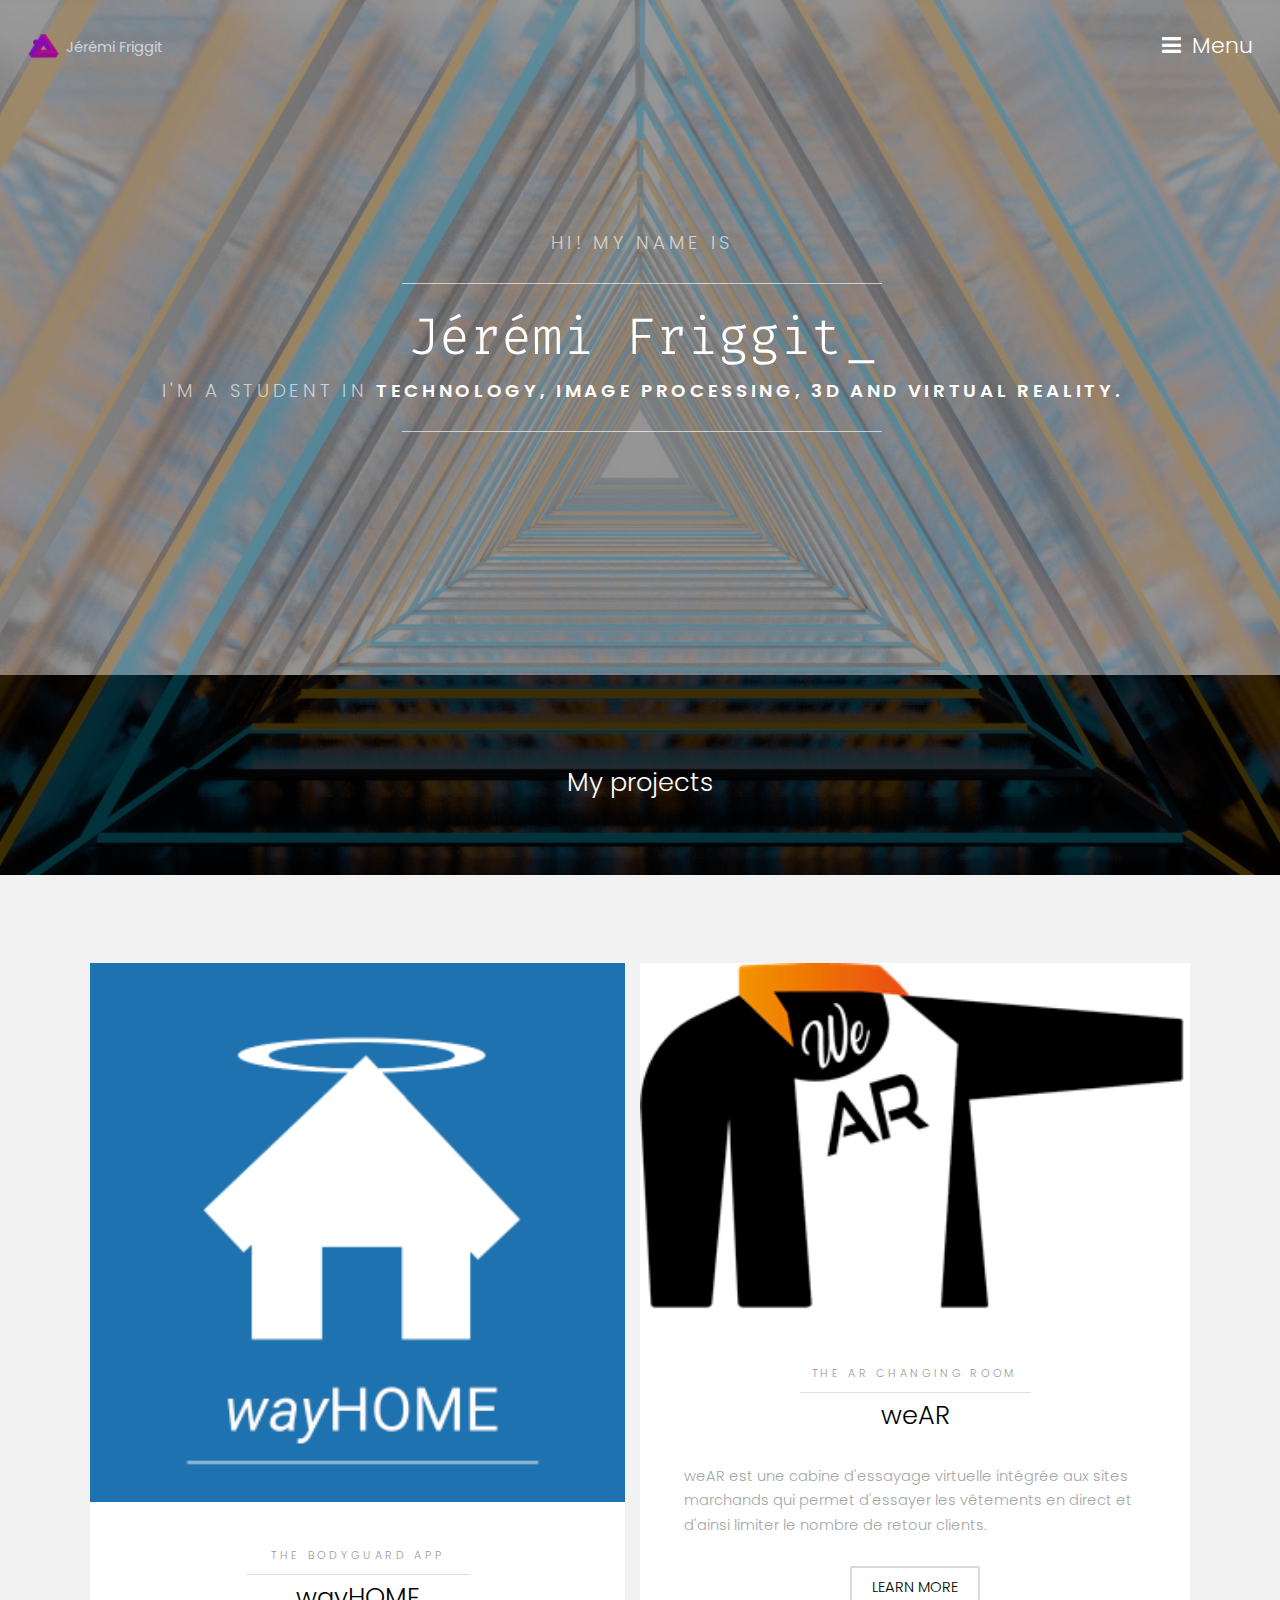
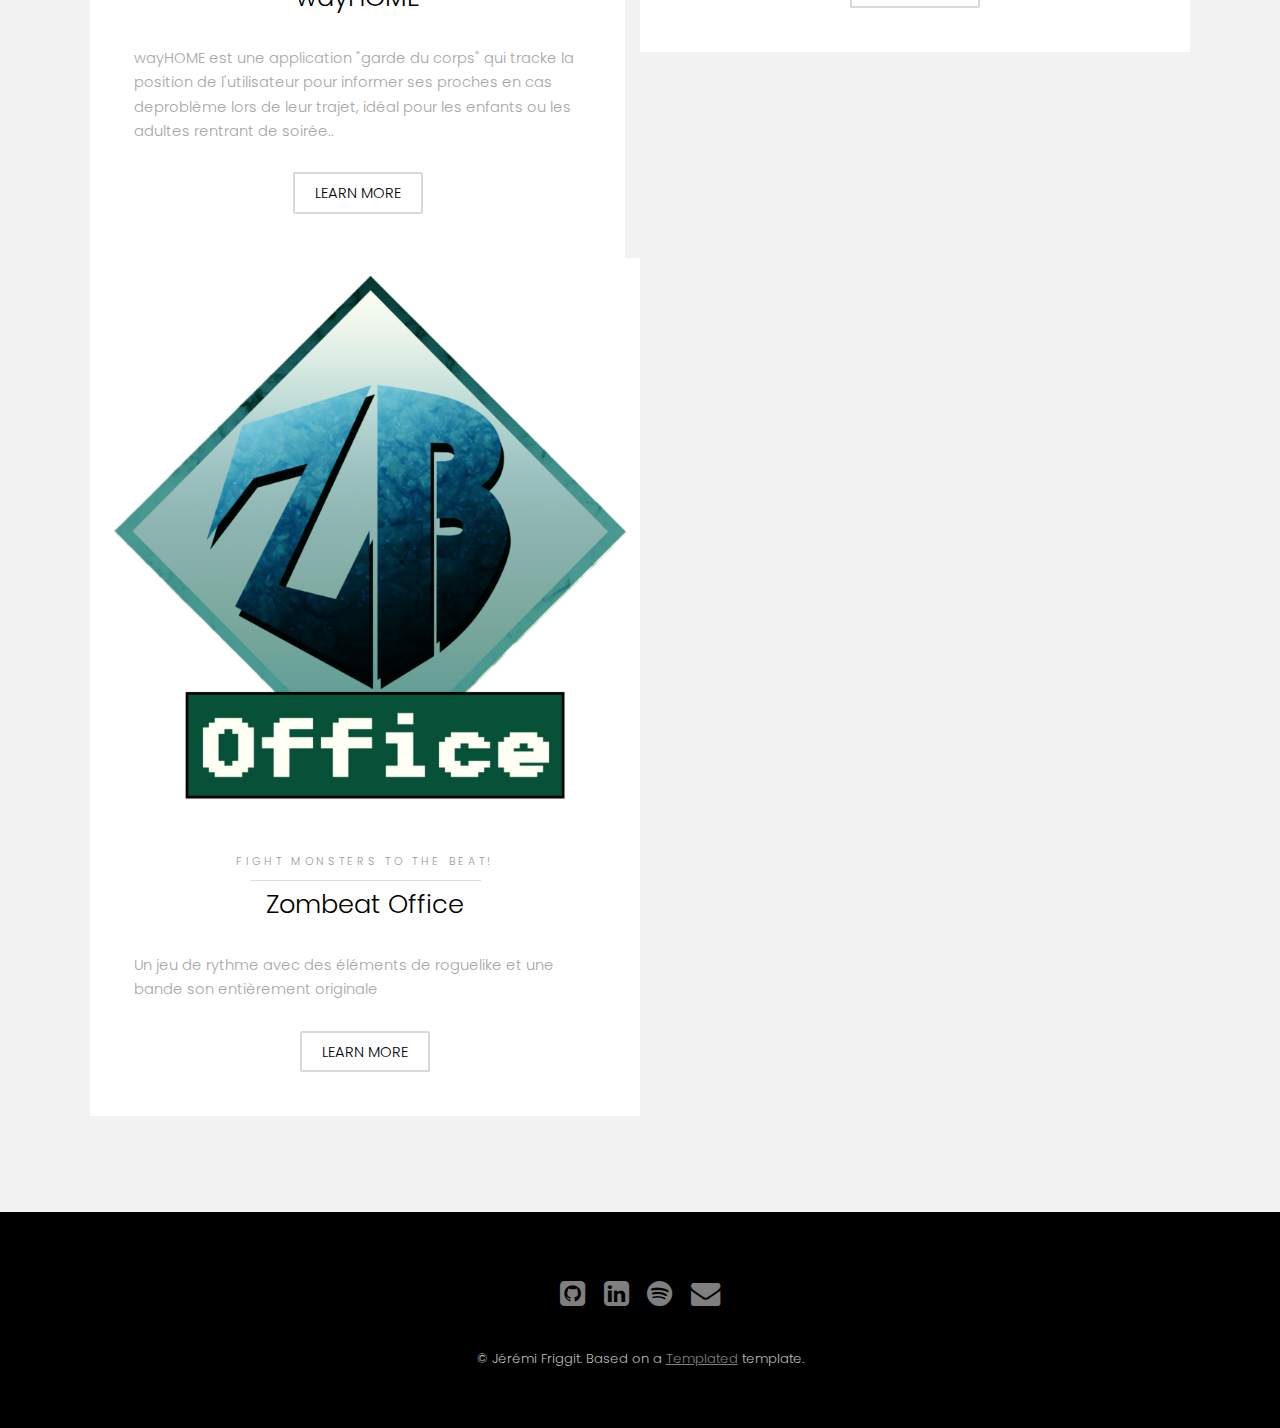
==== commit d48031e4: "Fix clean urls and start adding projects" ====
--- a/src/index.html
+++ b/src/index.html
@@ -24,8 +24,8 @@
 			<nav id="menu">
 				<ul class="links">
 					<li><a href="index.html">Home</a></li>
-					<li><a href="generic.html">Projects</a></li>
-					<li><a href="elements.html">Visuals</a></li>
+					<li><a href="projects.html">Projects</a></li>
+					<li><a href="visuals.html">Visuals</a></li>
 					<li><a href="about.html">About me</a></li>
 				</ul>
 			</nav>
@@ -47,7 +47,7 @@
 			</section>
 
 		<!-- Projects title -->
-		<section id="two" class="wrapper style3">
+		<section id="projects-title" class="wrapper style3">
 			<div class="inner">
 				<header class="align-center">
 					<h2>My projects</h2>
@@ -71,7 +71,7 @@
 										</header>
 										<p> wayHOME est une application "garde du corps" qui tracke la position de l'utilisateur pour informer ses proches en cas deproblème lors de leur trajet, idéal pour les enfants ou les adultes rentrant de soirée..</p>
 										<footer class="align-center">
-											<a href="#" class="button alt">Learn More</a>
+											<a href="wayhome.html" class="button alt">Learn More</a>
 										</footer>
 									</div>
 								</div>
@@ -89,7 +89,7 @@
 										</header>
 										<p> weAR est une cabine d'essayage virtuelle intégrée aux sites marchands qui permet d'essayer les vêtements en direct et d'ainsi limiter le nombre de retour clients.</p>
 										<footer class="align-center">
-											<a href="#" class="button alt">Learn More</a>
+											<a href="wear.html" class="button alt">Learn More</a>
 										</footer>
 									</div>
 								</div>
@@ -107,7 +107,7 @@
 										</header>
 										<p> Un jeu de rythme avec des éléments de roguelike et une bande son entièrement originale</p>
 										<footer class="align-center">
-											<a href="#" class="button alt">Learn More</a>
+											<a href="zboffice.html" class="button alt">Learn More</a>
 										</footer>
 									</div>
 								</div>
--- a/src/assets/css/main.css
+++ b/src/assets/css/main.css
@@ -1,5 +1,6 @@
 @charset "UTF-8";
 @import url(font-awesome.min.css);
+@import url(all.css);
 @import url("https://fonts.googleapis.com/css?family=Poppins:300,400,500,600,700");
 
 /*
@@ -4445,7 +4446,4 @@
 		from, to { color: white }
 		50% { color: transparent }
 	}
-
-	
-
 	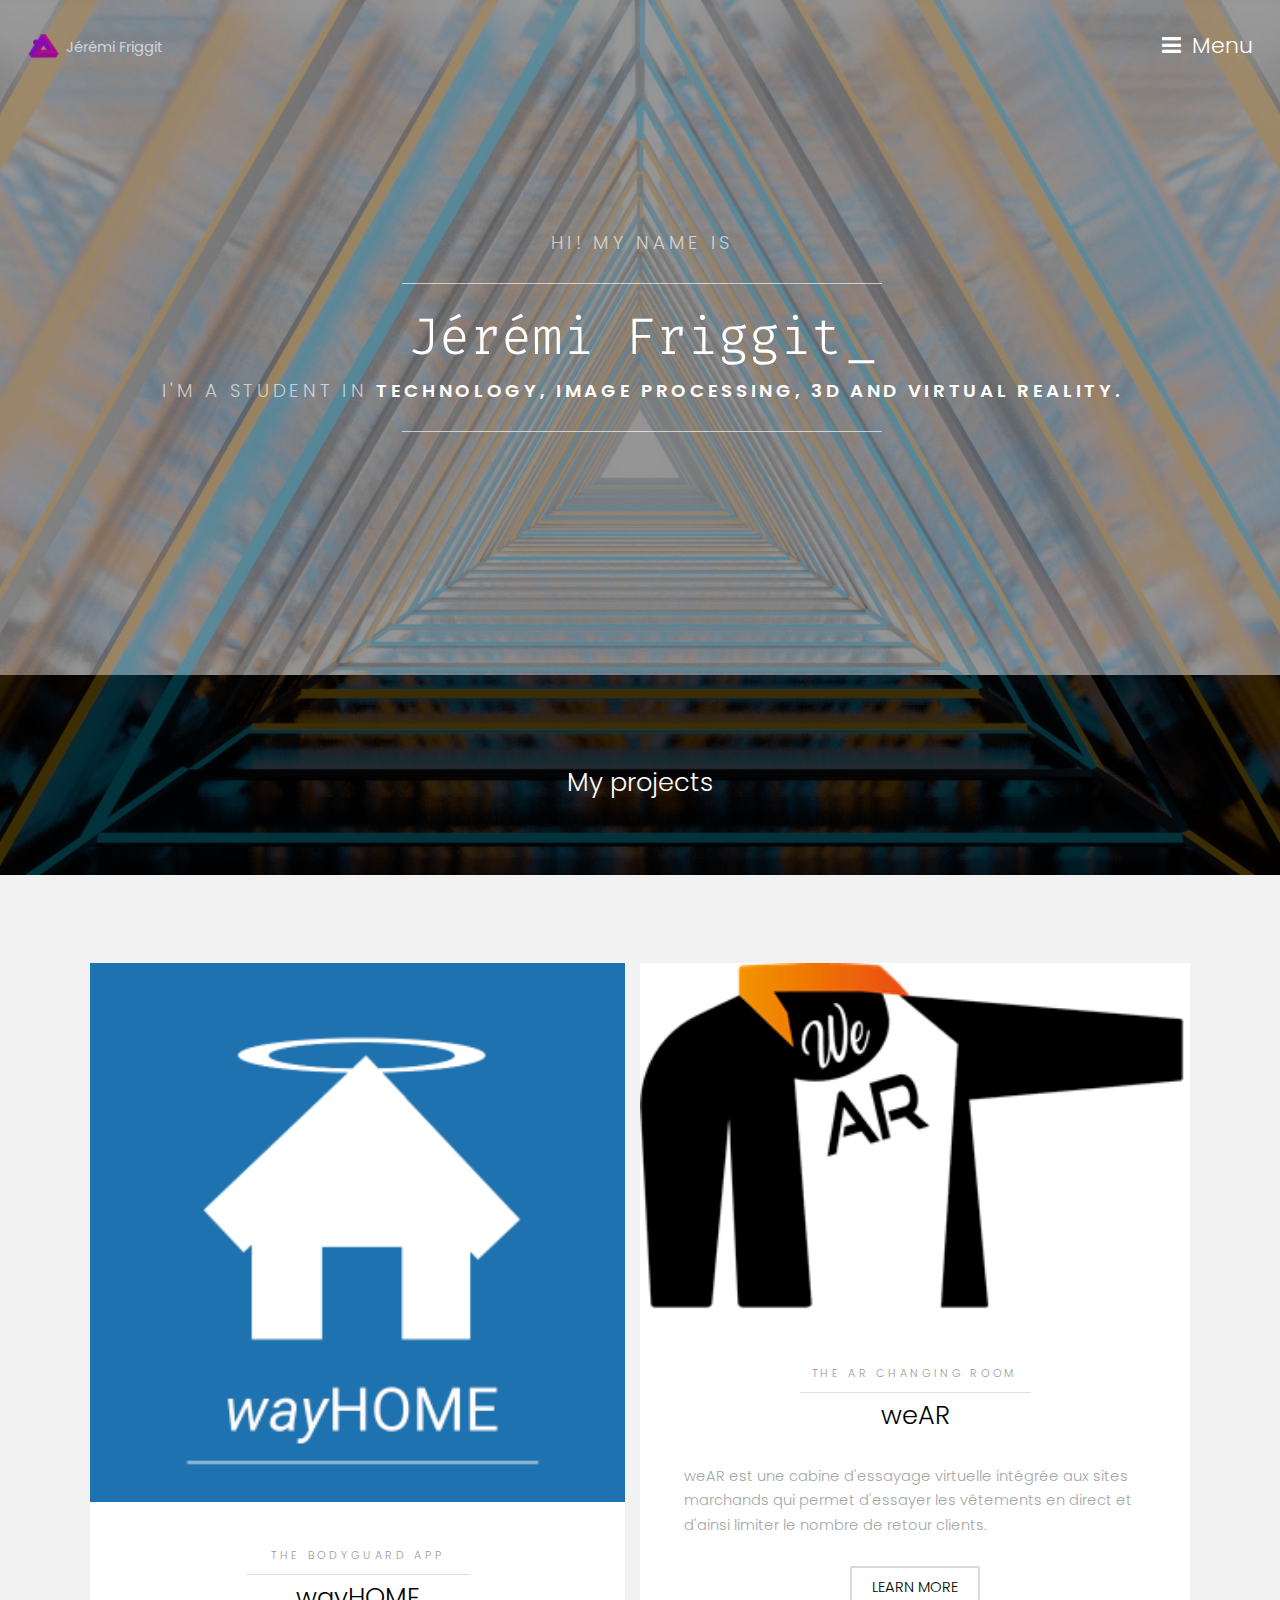
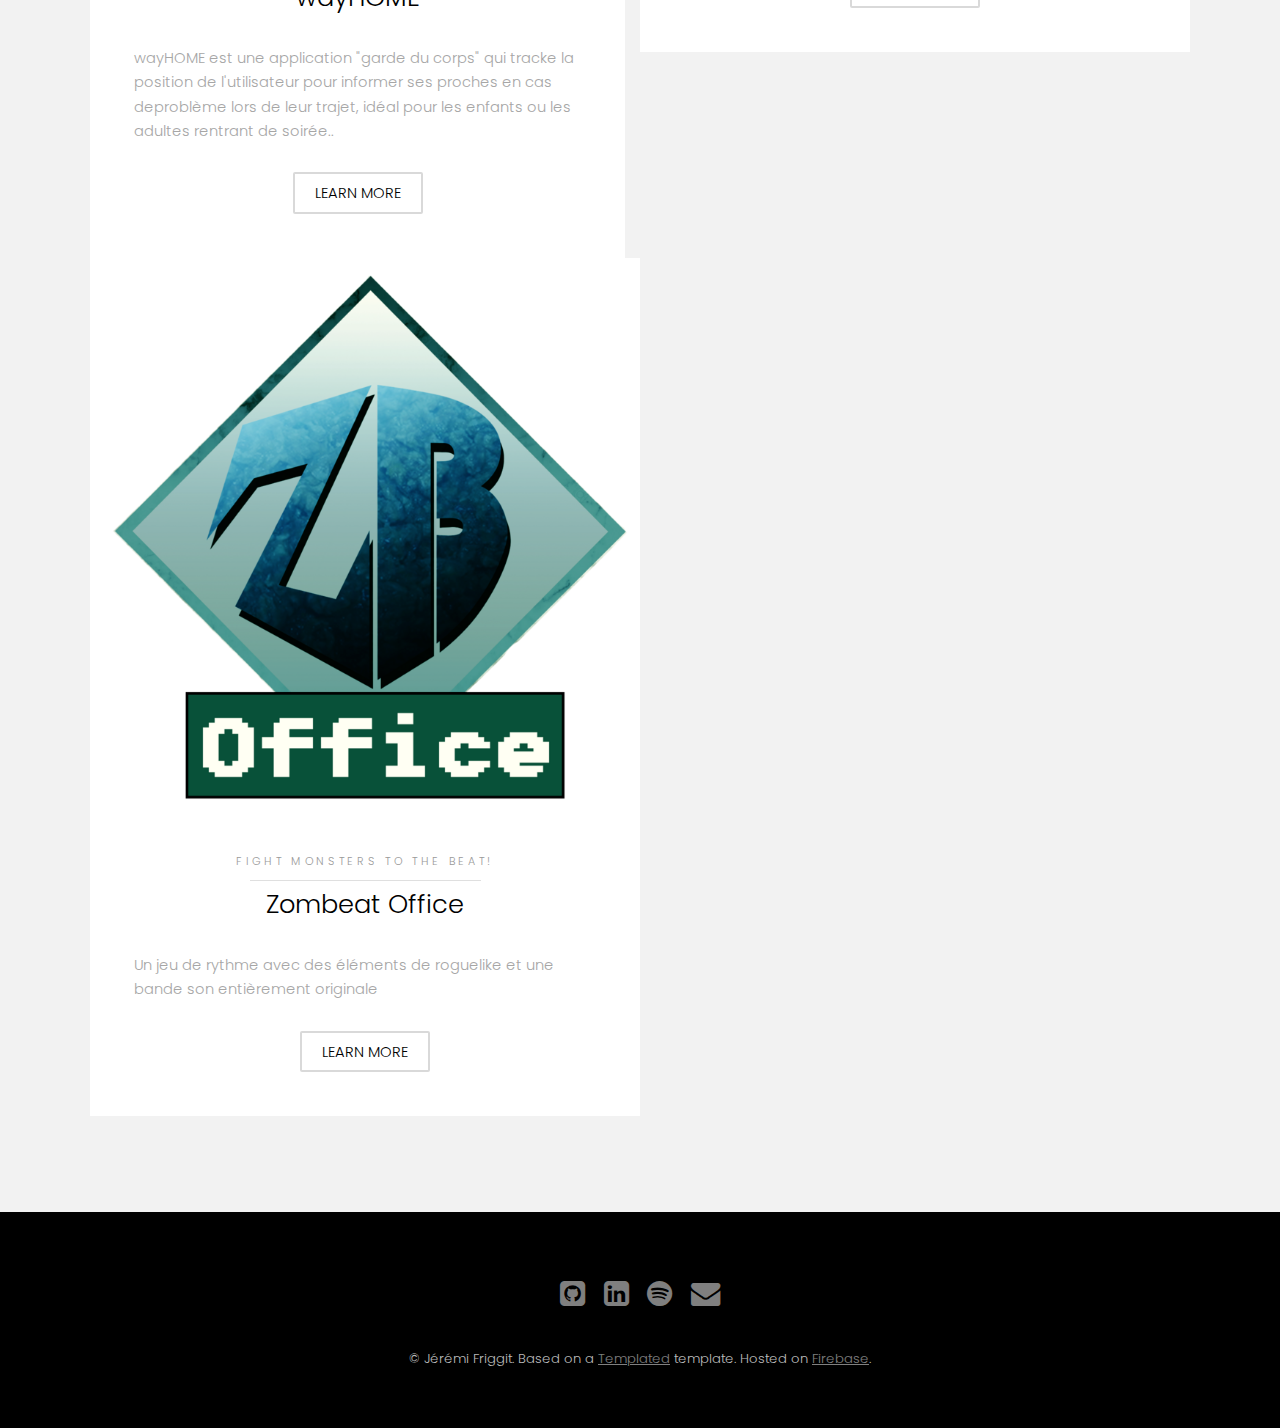
==== commit 0e3f3800: "Add stuff to footer, start about page" ====
--- a/src/index.html
+++ b/src/index.html
@@ -128,7 +128,7 @@
 					</ul>
 				</div>
 				<div class="copyright">
-					&copy; Jérémi Friggit. Based on a <a href="http://templated.co">Templated</a> template.
+					&copy; Jérémi Friggit. Based on a <a href="http://templated.co">Templated</a> template. Hosted on <a href="firebase.google.com">Firebase</a>.
 				</div>
 			</footer>
 
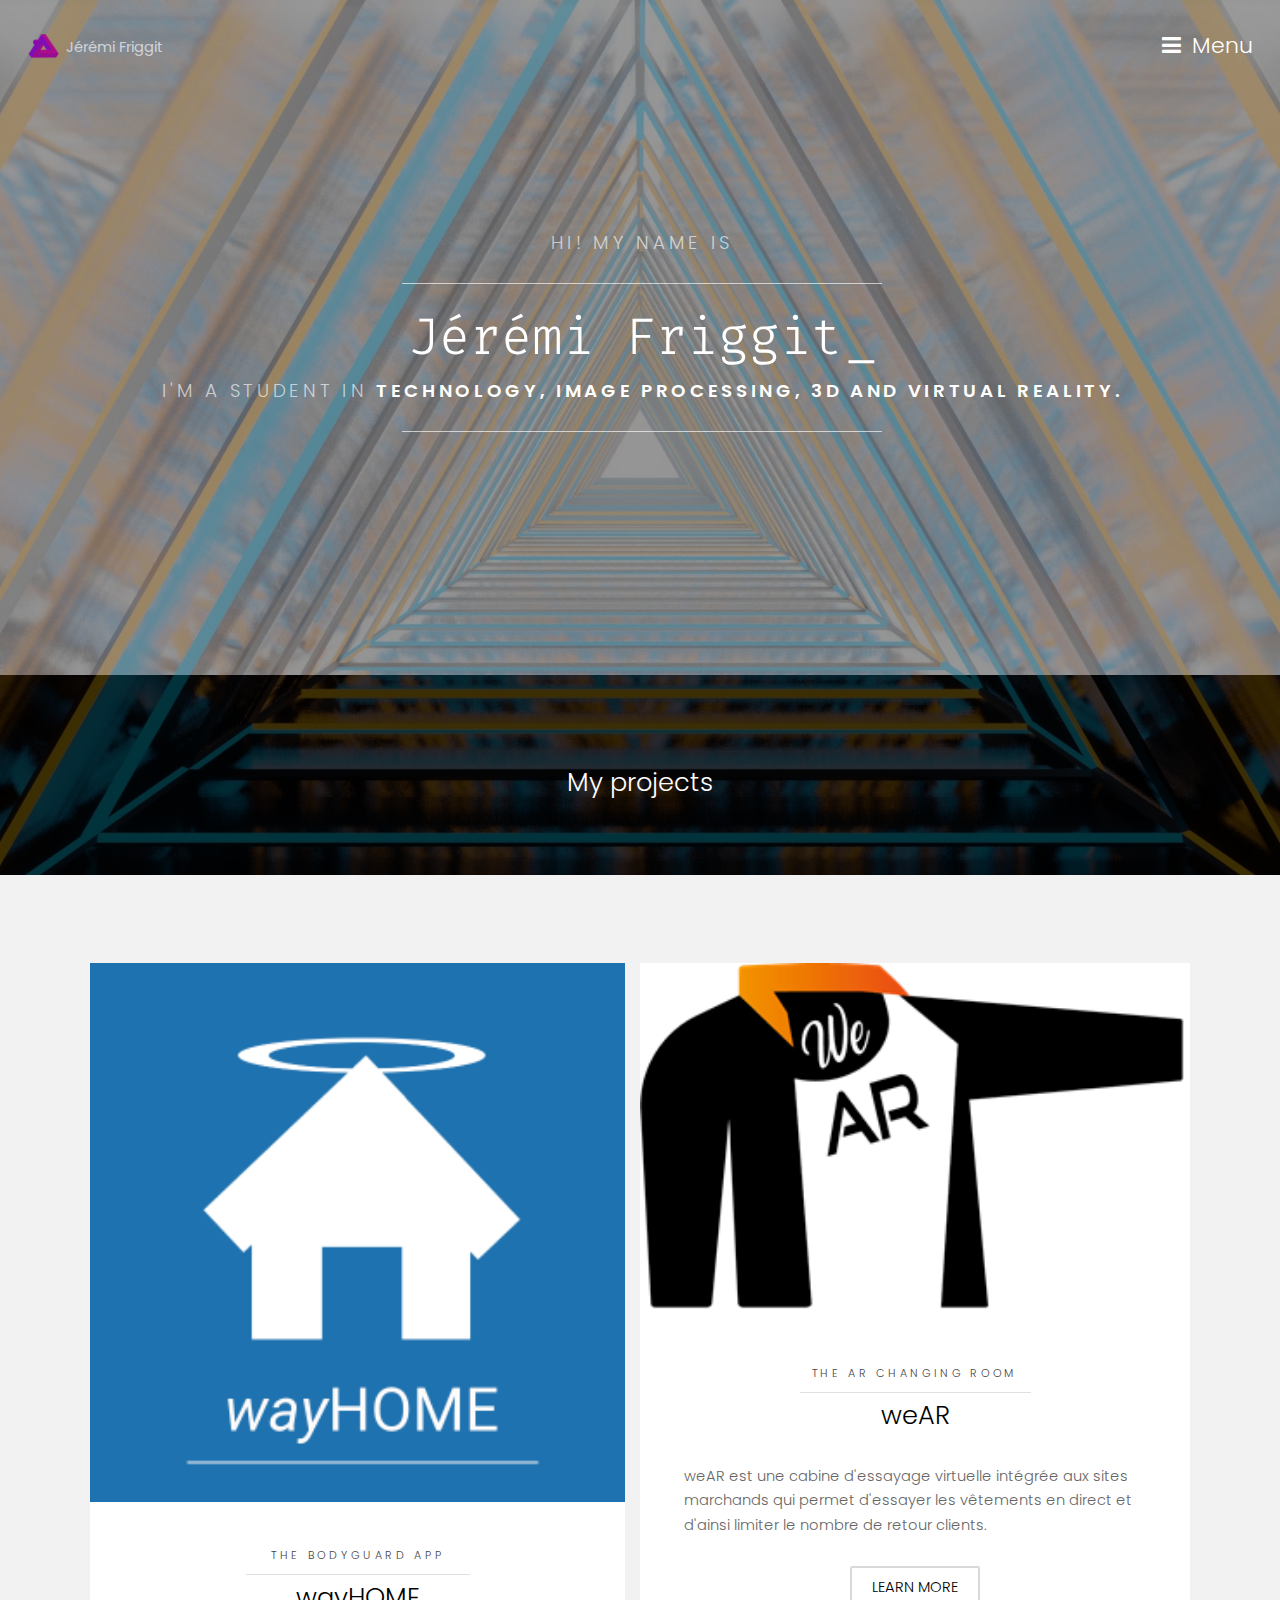
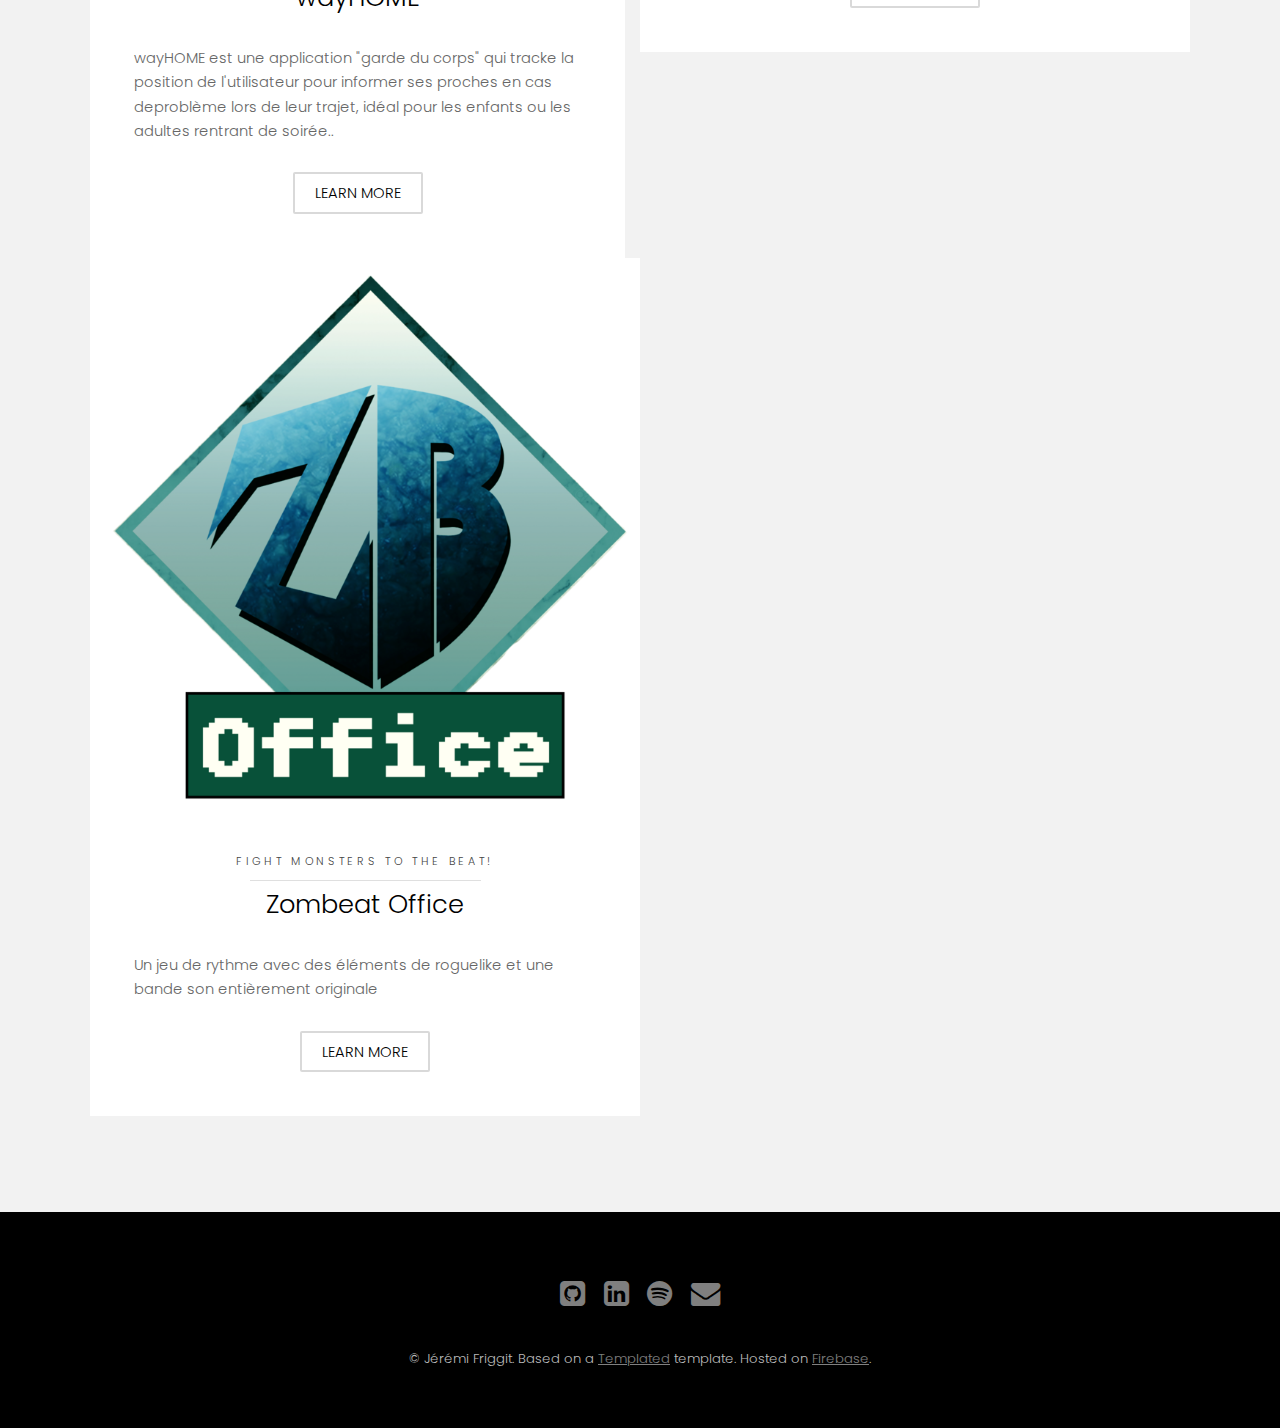
==== commit 3e1c8aed: "Add vfx page (still template but idc)" ====
--- a/src/index.html
+++ b/src/index.html
@@ -25,7 +25,7 @@
 				<ul class="links">
 					<li><a href="index.html">Home</a></li>
 					<li><a href="projects.html">Projects</a></li>
-					<li><a href="visuals.html">Visuals</a></li>
+					<li><a href="vfx.html">Visuals</a></li>
 					<li><a href="about.html">About me</a></li>
 				</ul>
 			</nav>
--- a/src/assets/css/main.css
+++ b/src/assets/css/main.css
@@ -3075,7 +3075,11 @@
 			}
 
 			.wrapper.style2 header p {
-				color: #999999;
+				color: #444444;
+			}
+
+			.wrapper.style2 p {
+				color: #666666;
 			}
 
 			.wrapper.style2 table tbody tr {
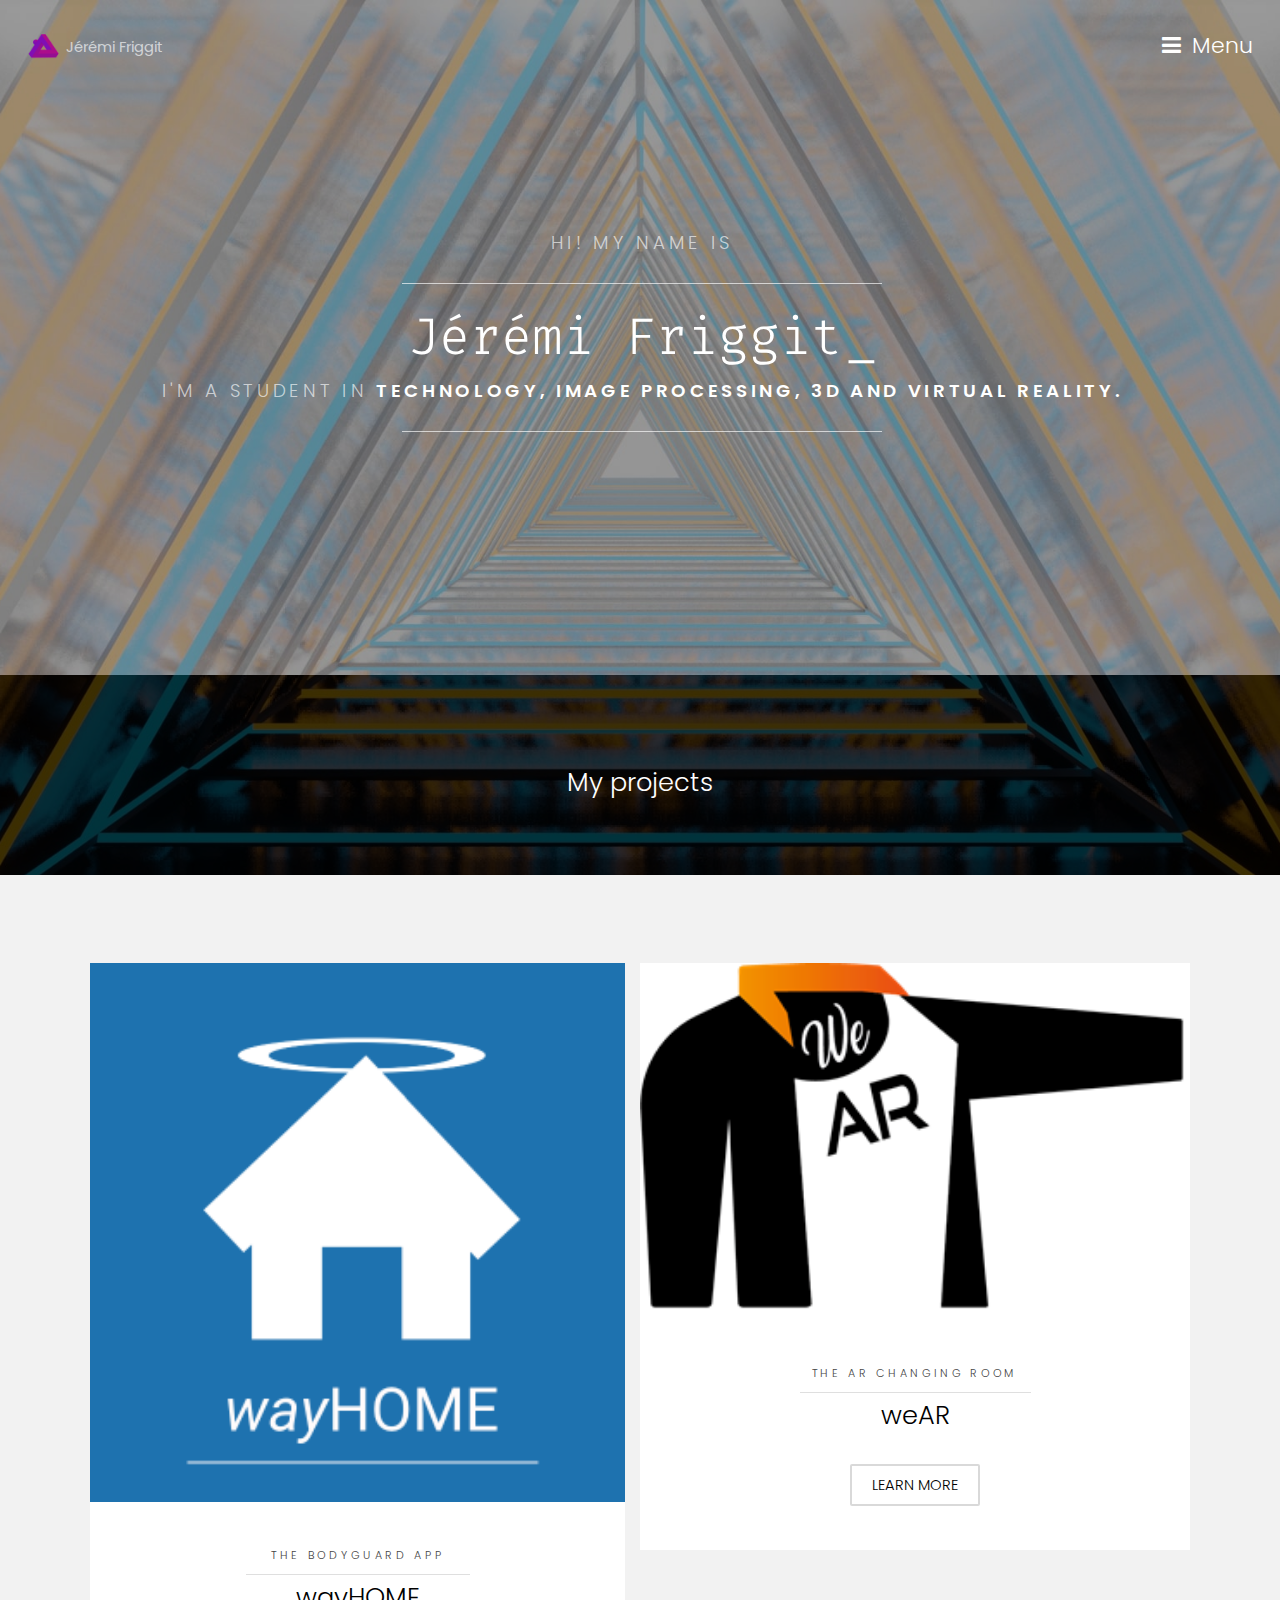
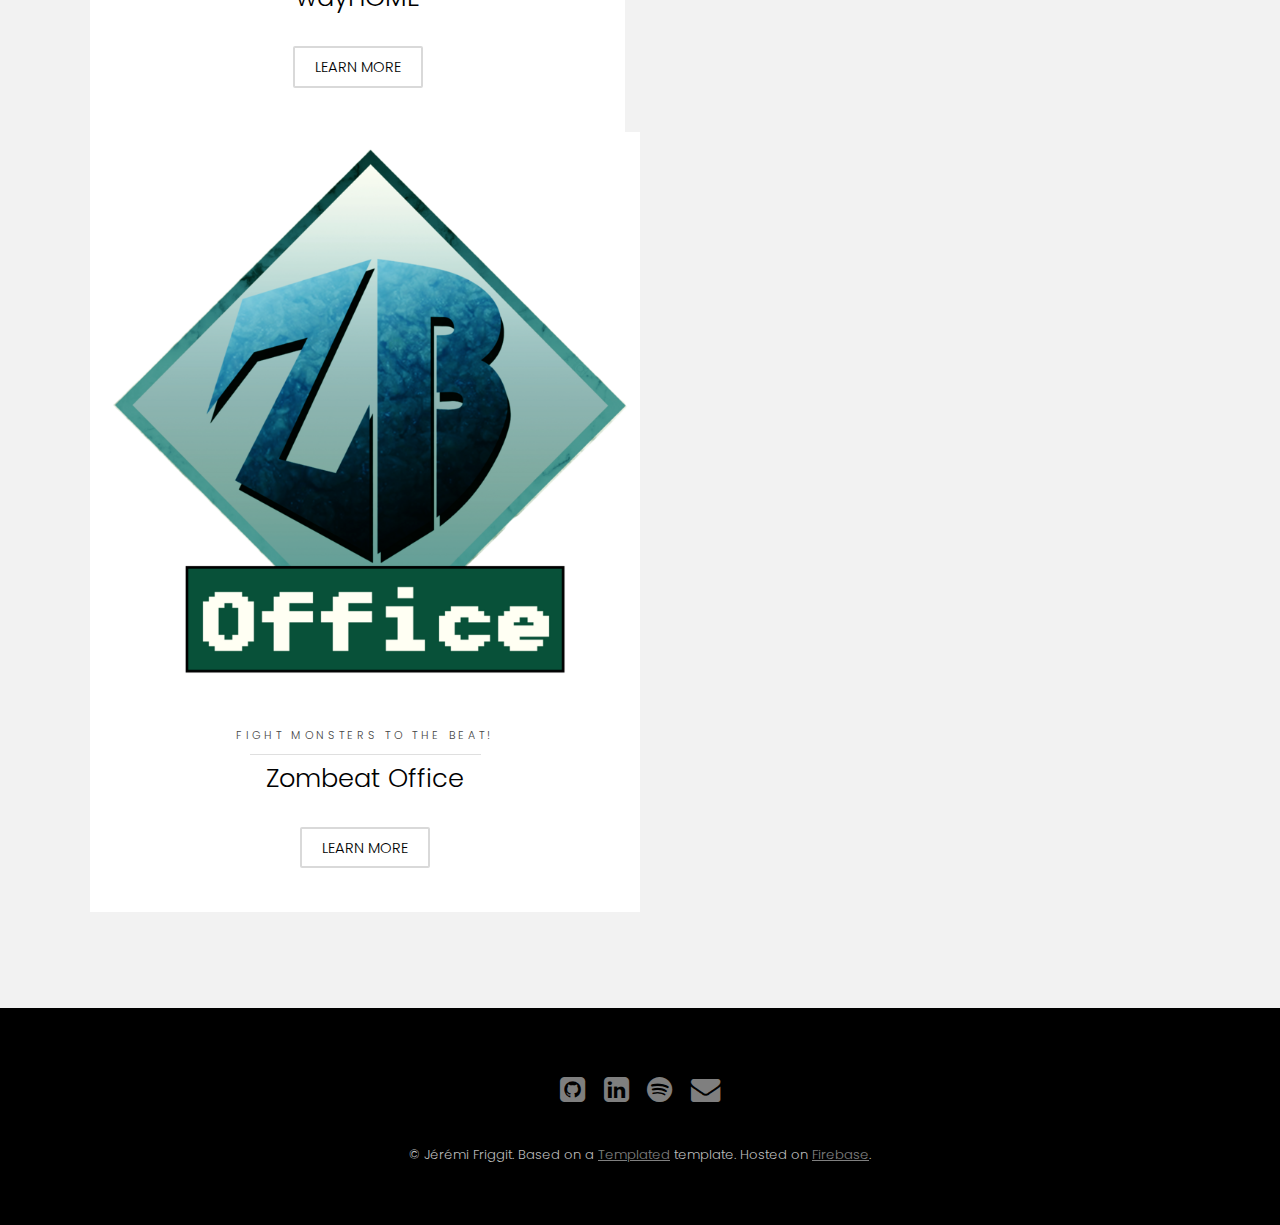
==== commit 41e721cc: "Add content. We're done! (mostly)" ====
--- a/src/index.html
+++ b/src/index.html
@@ -69,7 +69,6 @@
 											<p>The bodyguard app</p>
 											<h2>wayHOME</h2>
 										</header>
-										<p> wayHOME est une application "garde du corps" qui tracke la position de l'utilisateur pour informer ses proches en cas deproblème lors de leur trajet, idéal pour les enfants ou les adultes rentrant de soirée..</p>
 										<footer class="align-center">
 											<a href="wayhome.html" class="button alt">Learn More</a>
 										</footer>
@@ -87,7 +86,6 @@
 											<p>The AR changing room</p>
 											<h2>weAR</h2>
 										</header>
-										<p> weAR est une cabine d'essayage virtuelle intégrée aux sites marchands qui permet d'essayer les vêtements en direct et d'ainsi limiter le nombre de retour clients.</p>
 										<footer class="align-center">
 											<a href="wear.html" class="button alt">Learn More</a>
 										</footer>
@@ -105,7 +103,6 @@
 											<p>Fight monsters to the beat!</p>
 											<h2>Zombeat Office</h2>
 										</header>
-										<p> Un jeu de rythme avec des éléments de roguelike et une bande son entièrement originale</p>
 										<footer class="align-center">
 											<a href="zboffice.html" class="button alt">Learn More</a>
 										</footer>
--- a/src/assets/css/main.css
+++ b/src/assets/css/main.css
@@ -3875,6 +3875,7 @@
 				right: 2.5em;
 			}
 
+		
 			@media screen and (max-width: 600px) {
 				.onlyifbig {
 					visibility: hidden;
@@ -4450,4 +4451,16 @@
 		from, to { color: white }
 		50% { color: transparent }
 	}
-	+
+	.videoWrapper {
+		position: relative;
+		padding-bottom: 56.25%; /* 16:9 */
+		height: 0;
+	  }
+	  .videoWrapper iframe {
+		position: absolute;
+		top: 0;
+		left: 0;
+		width: 100%;
+		height: 100%;
+	  }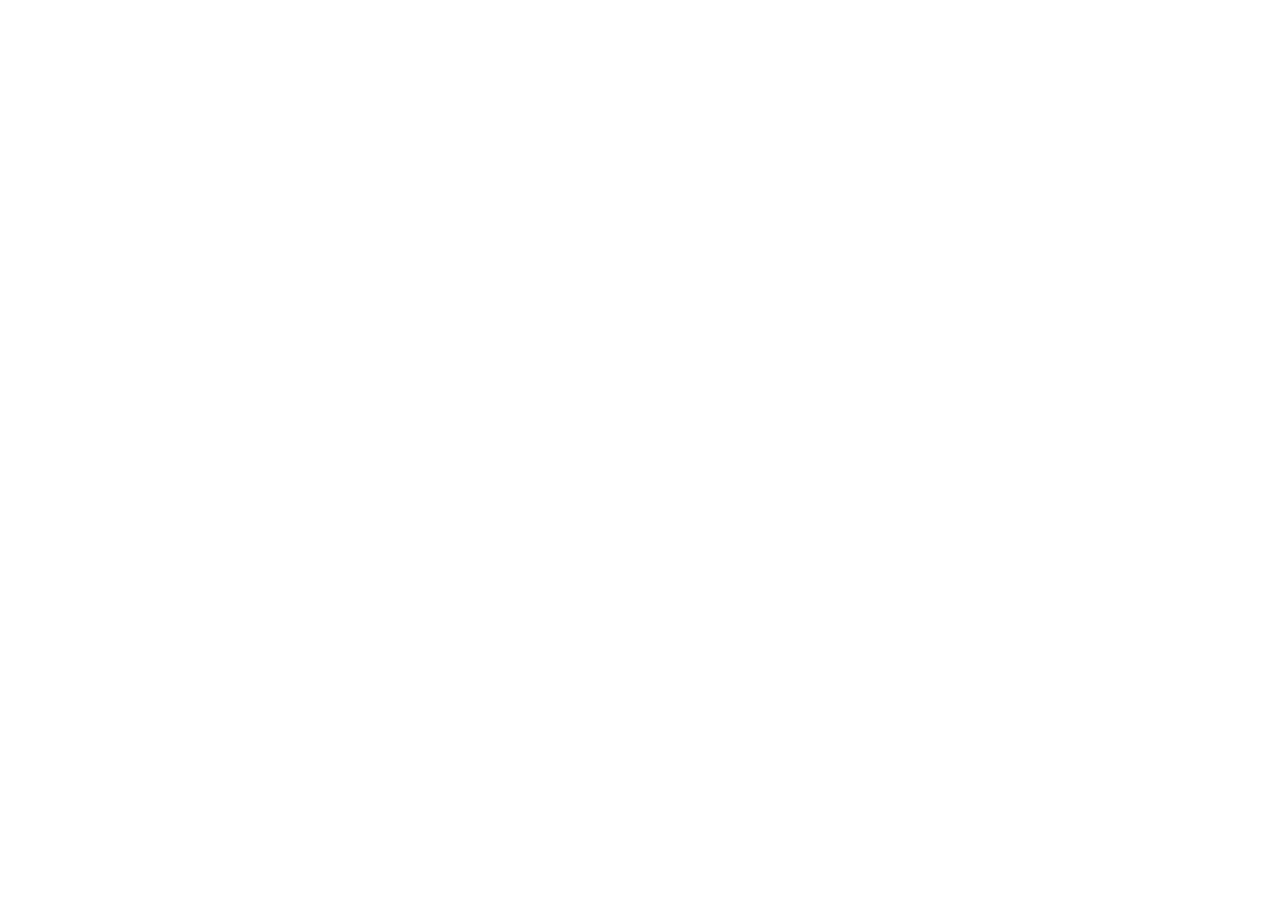
==== commit bc0a5aa9: "change cv and start adding fr localization" ====
--- a/src/index.html
+++ b/src/index.html
@@ -5,7 +5,7 @@
 	templated.co @templatedco
 	Released for free under the Creative Commons Attribution 3.0 license (templated.co/license)
 -->
-<html>
+<html lang="en">
 	<head>
 		<title>Jérémi Friggit</title>
 		<meta charset="utf-8" />
--- a/src/assets/css/main.css
+++ b/src/assets/css/main.css
@@ -4463,4 +4463,8 @@
 		left: 0;
 		width: 100%;
 		height: 100%;
-	  }+	  }
+
+	  [lang] {
+		display: none;
+	}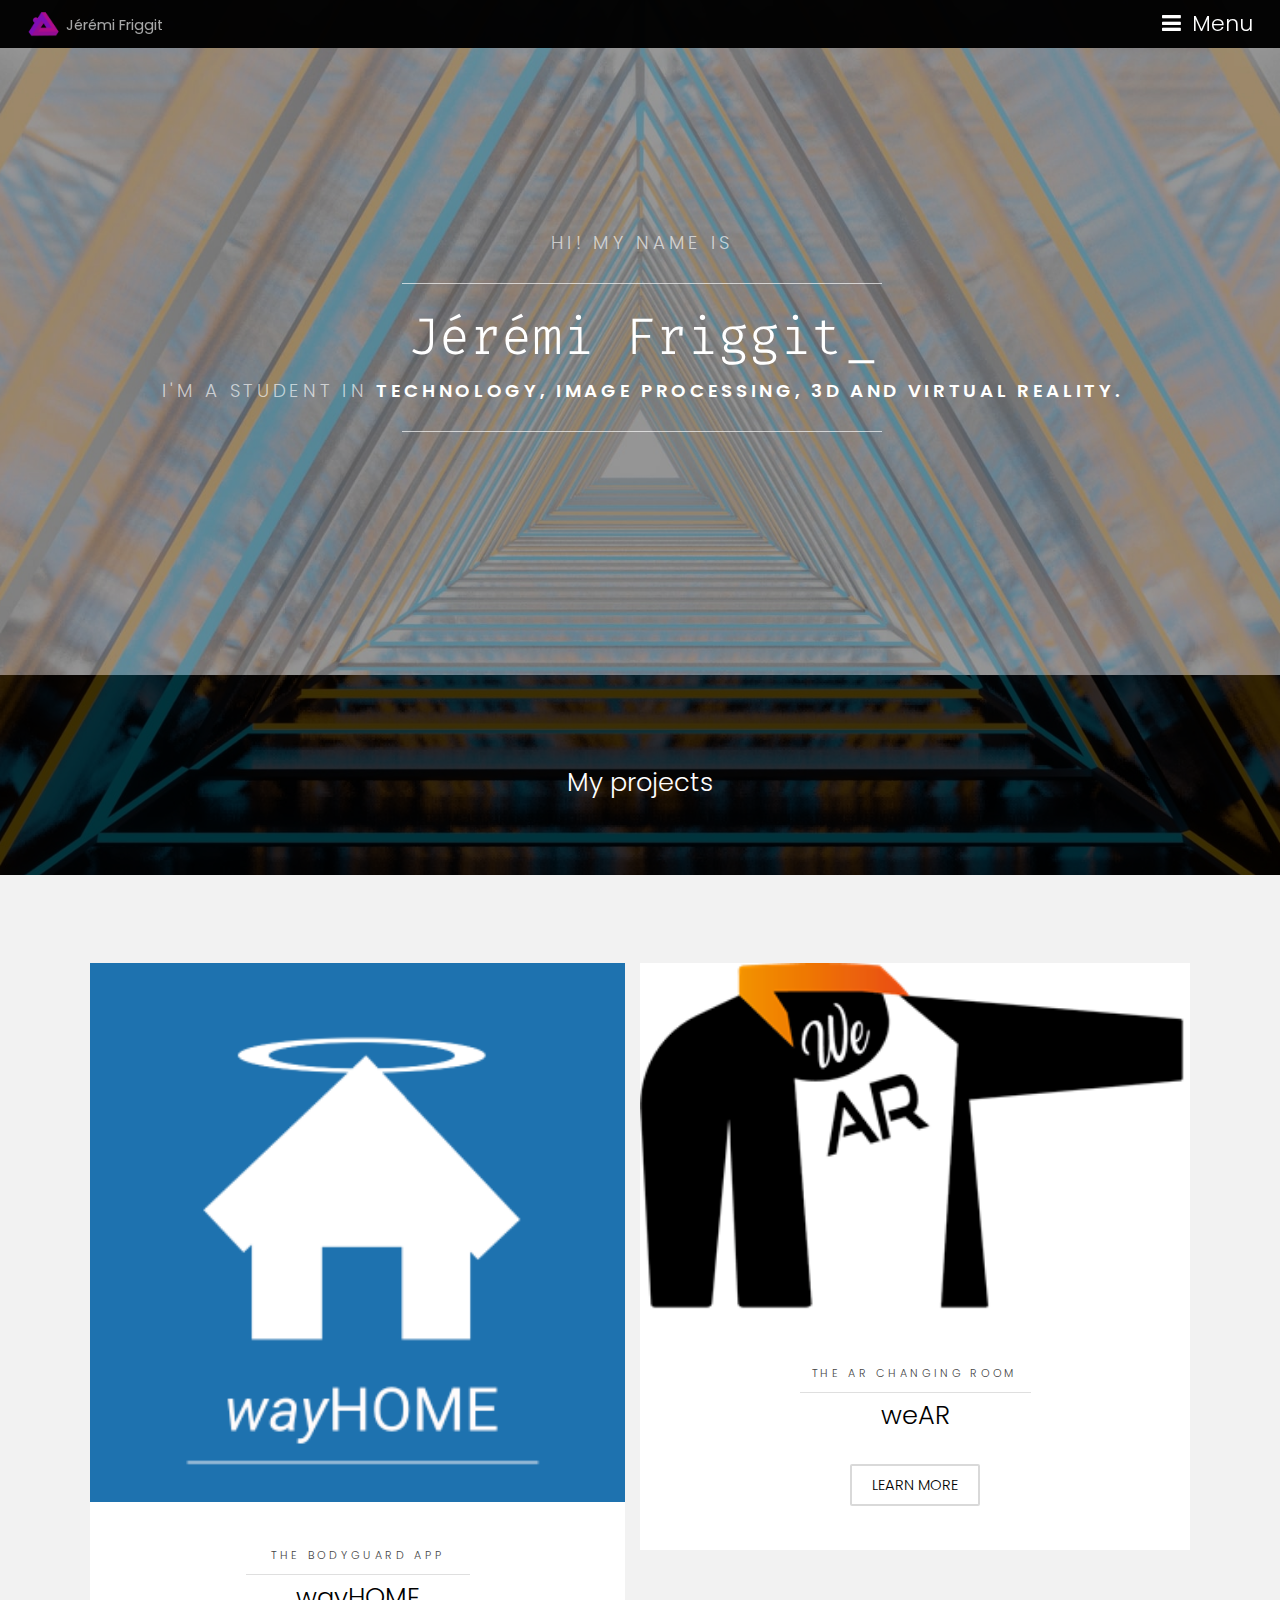
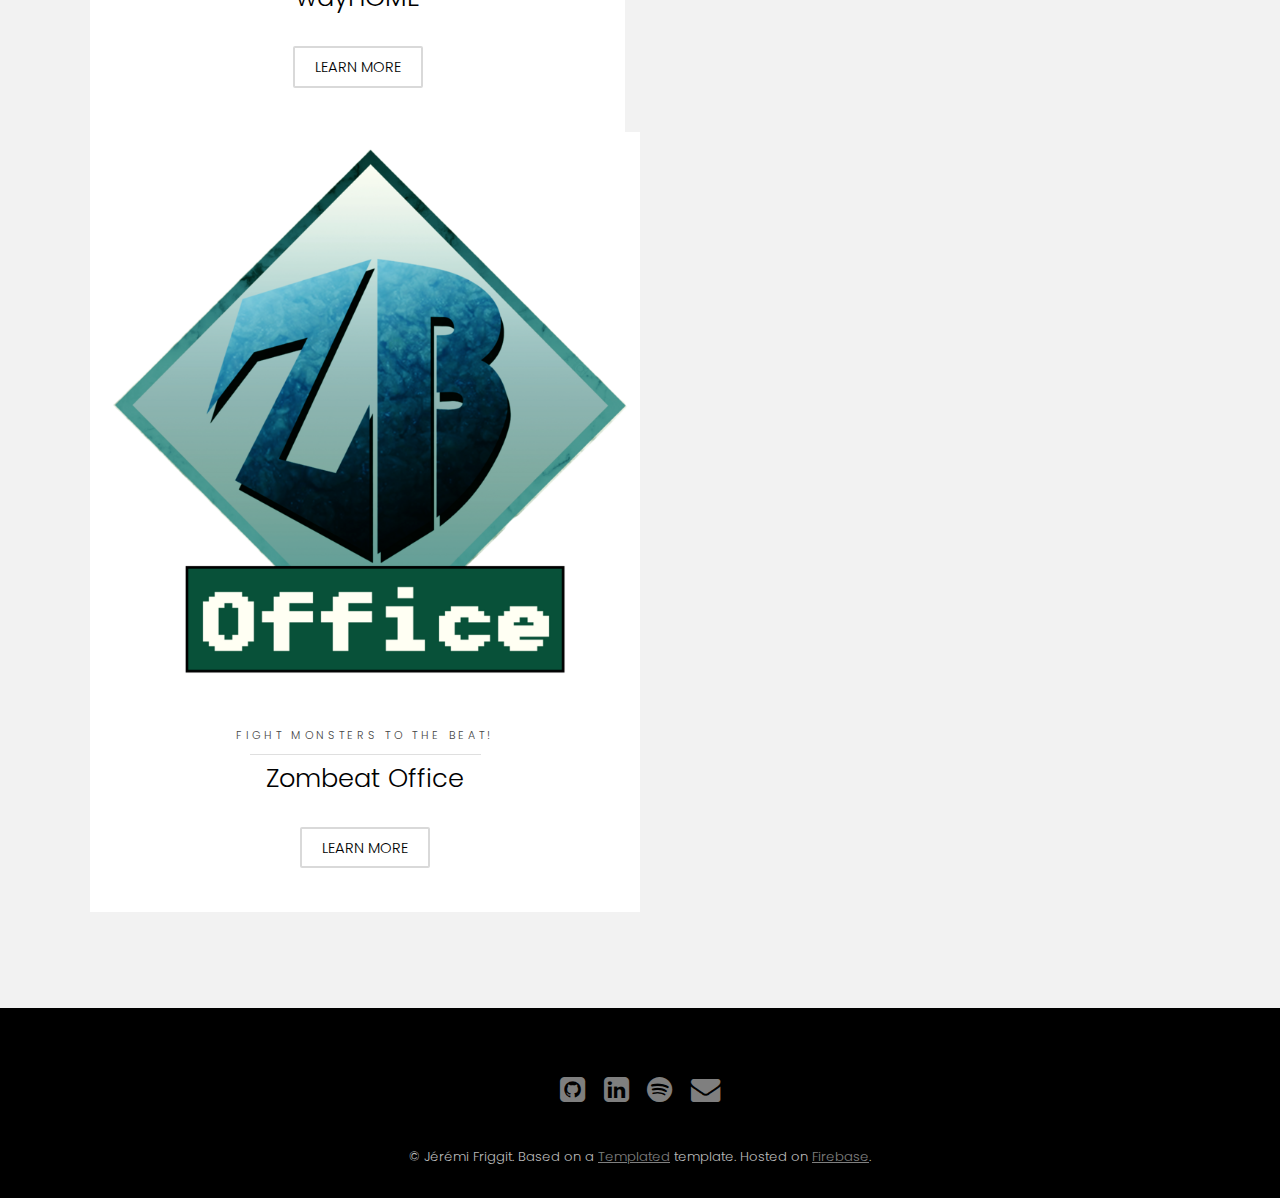
==== commit 2a4b6e6b: "trad foireuse ça part" ====
--- a/src/index.html
+++ b/src/index.html
@@ -5,7 +5,7 @@
 	templated.co @templatedco
 	Released for free under the Creative Commons Attribution 3.0 license (templated.co/license)
 -->
-<html lang="en">
+<html>
 	<head>
 		<title>Jérémi Friggit</title>
 		<meta charset="utf-8" />
@@ -13,52 +13,134 @@
 		<link rel="stylesheet" href="assets/css/main.css" />
 	</head>
 	<body>
-
-		<!-- Header -->
-			<header id="header" class="alt">
+	<!-- Header -->
+			<header id="header">
 				<div class="logo"><a href="index.html"><img class="logo-img" src="images/logo.png"/><span class="onlyifbig">Jérémi Friggit</span></a></div>
 				<a href="#menu">Menu</a>
 			</header>
 
 		<!-- Nav -->
 			<nav id="menu">
-				<ul class="links">
+				<ul class="links" lang="en">
 					<li><a href="index.html">Home</a></li>
 					<li><a href="projects.html">Projects</a></li>
 					<li><a href="vfx.html">Visuals</a></li>
 					<li><a href="about.html">About me</a></li>
 				</ul>
+				<ul class="links" lang="fr">
+					<li><a href="index.html">Accueil</a></li>
+					<li><a href="projects.html">Projets</a></li>
+					<li><a href="vfx.html">Visuels</a></li>
+					<li><a href="about.html">À propos</a></li>
+					<li></li>
+				</ul>
+				<footer >
+					<button onclick="localize ('fr')" id="buttonFR">Français</button>
+					<button onclick="localize ('en')" id="buttonEN">English</button>
+				</footer>
 			</nav>
+
+		
+		
 
 		<!-- Banner -->
 			<section class="banner full">
-				<article>
-					<img src="images/bannerbg.jpg" alt="" />
-					<div class="inner">
-						<header>
-							<p>Hi! My name is</a></p>
-							
-								<h2 class="typewriter">Jérémi Friggit</h2>
-								<h2 class="blinking">_</h2>
-							<p>I'm a student in <b>technology, image processing, 3D and Virtual Reality.</b></p>
-						</header>
-					</div>
-				</article>
+					<article>
+						<img src="images/bannerbg.jpg" alt="" />
+						<div class="inner">
+							<header lang="en">
+								<p>Hi! My name is</p>
+									<h2 class="typewriter">Jérémi Friggit</h2>
+									<h2 class="blinking">_</h2>
+								<p>I'm a student in <b>technology, image processing, 3D and Virtual Reality.</b></p>
+							</header>
+							<header lang="fr">
+								<p>Bonjour ! Je suis</p>
+									<h2 style="display: inline;">Jérémi Friggit</h2>
+									<h2 class="blinking">_</h2>
+								<p>Je suis étudiant en <b>informatique, image, 3D et Réalité Virtuelle.</b></p>
+							</header>
+						</div>
+					</article>
 			</section>
 
 		<!-- Projects title -->
 		<section id="projects-title" class="wrapper style3">
 			<div class="inner">
-				<header class="align-center">
-					<h2>My projects</h2>
-				</header>
+				<div lang="en">
+					<header class="align-center">
+						<h2>My projects</h2>
+					</header>
+				</div>
+			</div>
+			<div class="inner">
+				<div lang="fr">
+					<header class="align-center">
+						<h2>Mes projets</h2>
+					</header>
+				</div>
 			</div>
 		</section>
 
 		<!-- Projects list -->
 			<section id="projects" class="wrapper style2">
 				<div class="inner">
-					<div class="grid-style">
+					<div lang="fr">
+						<div class="grid-style">
+							<div class="project">
+								<div class="box">
+									<div class="image fit">
+										<img src="images/wayhome.svg" alt="" />
+									</div>
+									<div class="content">
+										<header class="align-center">
+											<p>L'app garde du corps</p>
+											<h2>wayHOME</h2>
+										</header>
+										<footer class="align-center">
+											<a href="wayhome.html" class="button alt">En savoir plus</a>
+										</footer>
+									</div>
+								</div>
+							</div>
+
+							<div class="project">
+								<div class="box">
+									<div class="image fit">
+										<img src="images/weAR.svg" alt="" />
+									</div>
+									<div class="content">
+										<header class="align-center">
+											<p>La cabine d'essayage AR</p>
+											<h2>weAR</h2>
+										</header>
+										<footer class="align-center">
+											<a href="wear.html" class="button alt">En savoir plus</a>
+										</footer>
+									</div>
+								</div>
+							</div>
+
+							<div class="project">
+								<div class="box">
+									<div class="image fit">
+										<img src="images/ZBOffice.svg" alt="" />
+									</div>
+									<div class="content">
+										<header class="align-center">
+											<p>Tuez des monstres en rythme!</p>
+											<h2>Zombeat Office</h2>
+										</header>
+										<footer class="align-center">
+											<a href="zboffice.html" class="button alt">En savoir plus</a>
+										</footer>
+									</div>
+								</div>
+							</div>
+					</div>
+					</div>	
+					<div lang="en">
+						<div class="grid-style">
 							<div class="project">
 								<div class="box">
 									<div class="image fit">
@@ -110,26 +192,31 @@
 								</div>
 							</div>
 					</div>
+					</div>	
 				</div>
 			</section>
 
-
+		</element>
 		<!-- Footer -->
-			<footer id="footer">
-				<div class="container">
-					<ul class="icons">
-						<li><a href="http://github.com/KorabFusian" class="icon fa-github-square"><span class="label">Twitter</span></a></li>
-						<li><a href="http://linkedin.com/in/jeremi-friggit" class="icon fa-linkedin-square"><span class="label">Facebook</span></a></li>
-						<li><a href="https://open.spotify.com/artist/3dlAdpP912xJpmUv5DoKzc" class="icon fa-spotify"><span class="label">Instagram</span></a></li>
-						<li><a href="mailto:jeremifk@gmail.com" class="icon fa-envelope"><span class="label">Email</span></a></li>
-					</ul>
-				</div>
-				<div class="copyright">
-					&copy; Jérémi Friggit. Based on a <a href="http://templated.co">Templated</a> template. Hosted on <a href="firebase.google.com">Firebase</a>.
-				</div>
-			</footer>
+		<footer id="footer">
+			<div class="container">
+				<ul class="icons">
+					<li><a href="http://github.com/KorabFusian" class="icon fa-github-square"><span class="label">GitHub</span></a></li>
+					<li><a href="http://linkedin.com/in/jeremi-friggit" class="icon fa-linkedin-square"><span class="label">LinkedIn</span></a></li>
+					<li><a href="https://open.spotify.com/artist/3dlAdpP912xJpmUv5DoKzc" class="icon fa-spotify"><span class="label">Spotify</span></a></li>
+					<li><a href="mailto:jeremifk@gmail.com" class="icon fa-envelope"><span class="label">Email</span></a></li>
+				</ul>
+			</div>
+			<div class="copyright" lang="en">
+				&copy; Jérémi Friggit. Based on a <a href="http://templated.co">Templated</a> template. Hosted on <a href="firebase.google.com">Firebase</a>.
+			</div>
+			<div class="copyright" lang="fr">
+				&copy; Jérémi Friggit. Basé sur un template <a href="http://templated.co">Templated</a>. Hébergé par <a href="firebase.google.com">Firebase</a>.
+			</div>
+		</footer>
 
 		<!-- Scripts -->
+			<script src="assets/js/localize.js"></script>
 			<script src="assets/js/jquery.min.js"></script>
 			<script src="assets/js/jquery.scrollex.min.js"></script>
 			<script src="assets/js/skel.min.js"></script>
--- a/src/assets/css/main.css
+++ b/src/assets/css/main.css
@@ -4035,7 +4035,7 @@
 			}
 
 			#menu .close:hover {
-				color: #000;
+				color: #555;
 			}
 
 			@media screen and (max-width: 736px) {
@@ -4062,6 +4062,12 @@
 				padding: 2.5rem 1.75rem;
 			}
 
+		}
+
+		#menu > footer {
+			position: absolute;
+			bottom: 0;
+			margin: 0 0 3rem 0;
 		}
 
 /* Banner */
